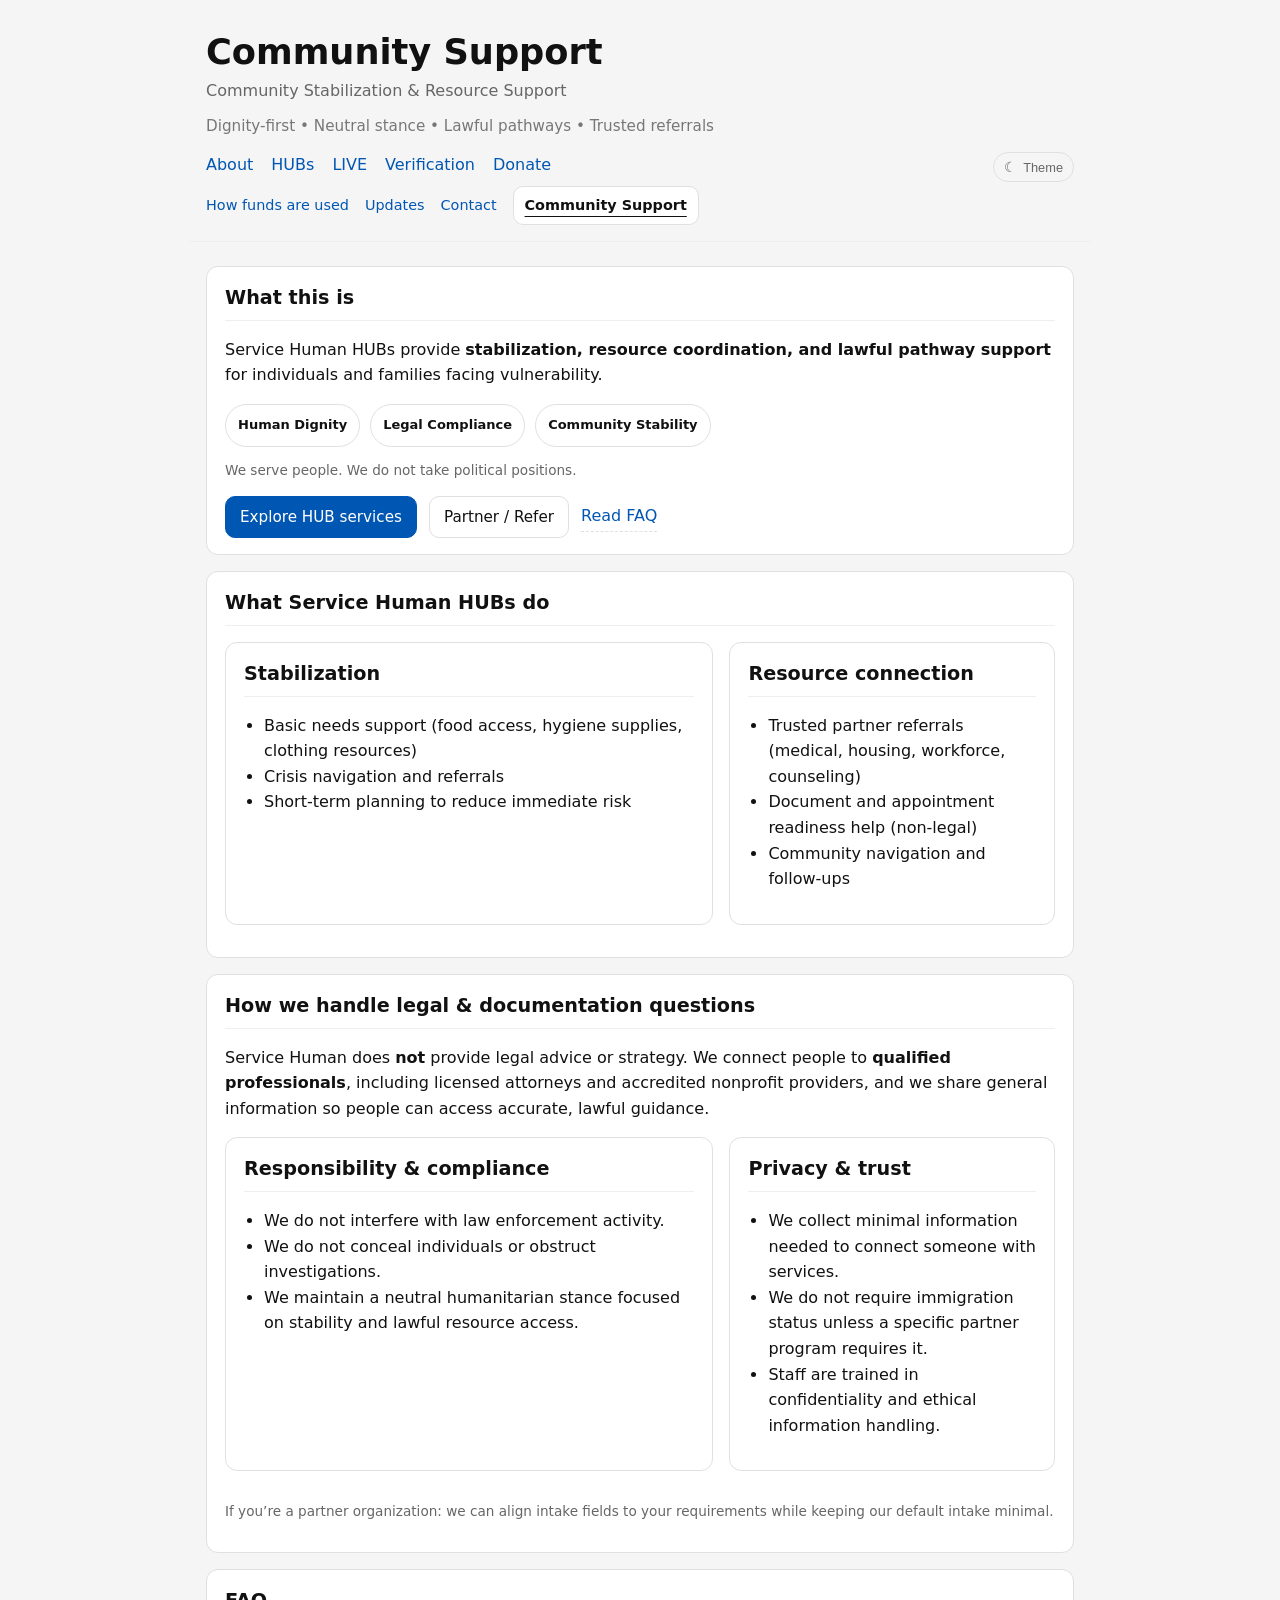
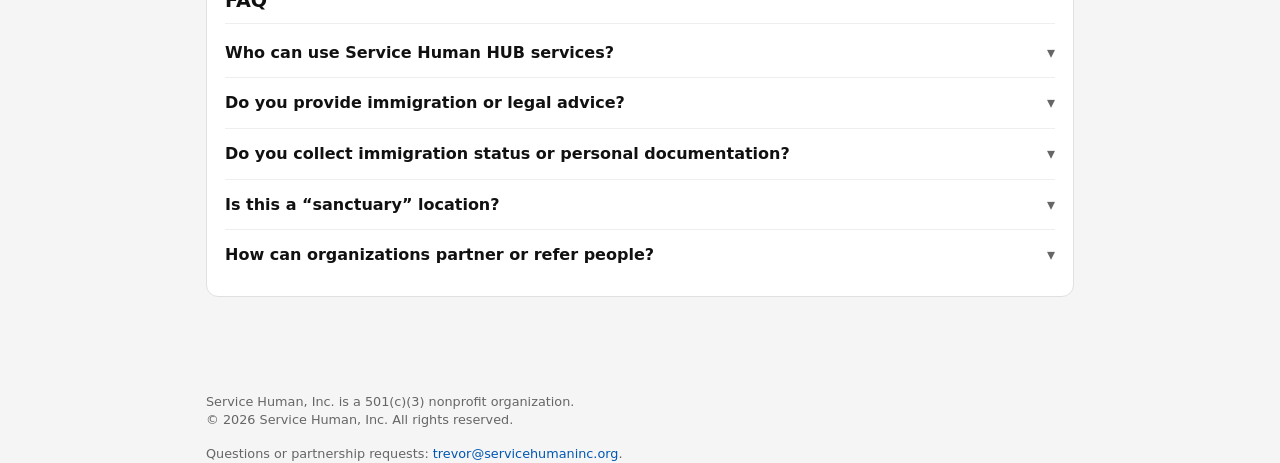
==== community-support/index.html @ baf198c7 "Update index.html community support masthead edits" ====
<!doctype html>
<html lang="en">
<head>
  <meta charset="utf-8" />
  <meta name="viewport" content="width=device-width, initial-scale=1" />

  <!-- Social Preview -->
  <meta property="og:title" content="Community Support | Service Human, Inc.">
  <meta property="og:description" content="Community Stabilization & Resource Support — dignity-first support, lawful pathways, and trusted referrals.">
  <meta property="og:type" content="website">
  <meta property="og:url" content="https://servicehumaninc.org/community-support/">
  <meta property="og:image" content="https://servicehumaninc.org/sh-og.jpg">

  <title>Community Support | Service Human, Inc.</title>

  <!-- Global site CSS -->
  <link rel="stylesheet" href="/styles.css" />
  <!-- Page CSS -->
  <link rel="stylesheet" href="/community-support/community-support.css" />
</head>

<body>

<header class="page-header">
  <h1 class="page-title">Community Support</h1>
  <p class="page-subtitle">
    Community Stabilization &amp; Resource Support
  </p>
  <p class="page-kicker">
    Dignity-first • Neutral stance • Lawful pathways • Trusted referrals
  </p>

  <div class="site-nav-wrap">
    <div class="site-nav-group">

      <nav class="primary-nav" aria-label="Primary">
        <a href="/#about">About</a>
        <a href="/hubs/">HUBs</a>
        <a href="/live/">LIVE</a>
        <a href="/verification/">Verification</a>
        <a href="/#donate">Donate</a>
      </nav>

      <nav class="secondary-nav" aria-label="Secondary">
        <a href="/#usage">How funds are used</a>
        <a href="/#blog">Updates</a>
        <a href="/#contact">Contact</a>
        <a class="nav-cta active" href="/community-support/" aria-current="page">Community Support</a>
      </nav>

    </div>

    <button id="theme-toggle" class="theme-toggle" type="button" aria-label="Toggle color theme">
      <span class="theme-toggle-icon">☾</span>
      <span class="theme-toggle-label">Theme</span>
    </button>
  </div>
</header>

<main class="page-main">

  <section class="card">
    <h2>What this is</h2>
    <p>
      Service Human HUBs provide <strong>stabilization, resource coordination, and lawful pathway support </strong>
      for individuals and families facing vulnerability.
    </p>

    <div class="pillrow" aria-label="Guiding principles">
      <span class="pill">Human Dignity</span>
      <span class="pill">Legal Compliance</span>
      <span class="pill">Community Stability</span>
    </div>

    <p class="small">
      We serve people. We do not take political positions.
    </p>

    <div class="actions">
      <a class="btn primary" href="/hubs/">Explore HUB services</a>
      <a class="btn" href="/contact/">Partner / Refer</a>
      <a class="link" href="#faq">Read FAQ</a>
    </div>
  </section>

  <section class="card">
    <h2>What Service Human HUBs do</h2>

    <div class="grid two">
      <div class="card">
        <h2>Stabilization</h2>
        <ul>
          <li>Basic needs support (food access, hygiene supplies, clothing resources)</li>
          <li>Crisis navigation and referrals</li>
          <li>Short-term planning to reduce immediate risk</li>
        </ul>
      </div>

      <div class="card">
        <h2>Resource connection</h2>
        <ul>
          <li>Trusted partner referrals (medical, housing, workforce, counseling)</li>
          <li>Document and appointment readiness help (non-legal)</li>
          <li>Community navigation and follow-ups</li>
        </ul>
      </div>
    </div>
  </section>

  <section class="card">
    <h2>How we handle legal &amp; documentation questions</h2>
    <p>
      Service Human does <strong>not</strong> provide legal advice or strategy.
      We connect people to <strong>qualified professionals</strong>, including licensed attorneys and accredited nonprofit providers,
      and we share general information so people can access accurate, lawful guidance.
    </p>

    <div class="grid two">
      <div class="card">
        <h2>Responsibility &amp; compliance</h2>
        <ul>
          <li>We do not interfere with law enforcement activity.</li>
          <li>We do not conceal individuals or obstruct investigations.</li>
          <li>We maintain a neutral humanitarian stance focused on stability and lawful resource access.</li>
        </ul>
      </div>

      <div class="card">
        <h2>Privacy &amp; trust</h2>
        <ul>
          <li>We collect minimal information needed to connect someone with services.</li>
          <li>We do not require immigration status unless a specific partner program requires it.</li>
          <li>Staff are trained in confidentiality and ethical information handling.</li>
        </ul>
      </div>
    </div>

    <p class="small">
      If you’re a partner organization: we can align intake fields to your requirements while keeping our default intake minimal.
    </p>
  </section>

  <section class="card" id="faq">
    <h2>FAQ</h2>

    <details class="faq-item">
      <summary>Who can use Service Human HUB services?</summary>
      <p>
        Anyone facing vulnerability who needs stabilization and referral support. Services vary by HUB capacity and local partners.
      </p>
    </details>

    <details class="faq-item">
      <summary>Do you provide immigration or legal advice?</summary>
      <p>
        No. We provide general information and connect people to qualified legal and accredited nonprofit providers.
      </p>
    </details>

    <details class="faq-item">
      <summary>Do you collect immigration status or personal documentation?</summary>
      <p>
        We collect minimal information by default. We do not require immigration status unless a specific partner program requires it.
      </p>
    </details>

    <details class="faq-item">
      <summary>Is this a “sanctuary” location?</summary>
      <p>
        We don’t use political labels. We are a neutral service organization focused on lawful support pathways and community stability.
      </p>
    </details>

    <details class="faq-item">
      <summary>How can organizations partner or refer people?</summary>
      <p>
        Email <a href="mailto:trevor@servicehumaninc.org">trevor@servicehumaninc.org</a> with your referral workflow, eligibility rules,
        and the data fields you require. We’ll align intake to your program while keeping our default intake minimal.
      </p>
    </details>
  </section>

</main>

<footer>
  <p class="legal">
    Service Human, Inc. is a 501(c)(3) nonprofit organization.<br>
    &copy; <span id="year"></span> Service Human, Inc. All rights reserved.
  </p>
  <p class="legal">
    Questions or partnership requests:
    <a href="mailto:trevor@servicehumaninc.org">trevor@servicehumaninc.org</a>.
  </p>
</footer>

<script>
  // Footer year
  const y = document.getElementById('year');
  if (y) y.textContent = new Date().getFullYear();
</script>

<script>
  // Theme toggle (matches your site behavior)
  (() => {
    const btn = document.getElementById('theme-toggle');
    if (!btn) return;

    const KEY = 'sh_theme';

    function apply(theme) {
      document.body.classList.toggle('dark', theme === 'dark');
      const icon = btn.querySelector('.theme-toggle-icon');
      if (icon) icon.textContent = theme === 'dark' ? '☀︎' : '☾';
    }

    const stored = localStorage.getItem(KEY);
    const prefersDark =
      window.matchMedia &&
      window.matchMedia('(prefers-color-scheme: dark)').matches;

    apply(stored || (prefersDark ? 'dark' : 'light'));

    btn.addEventListener('click', () => {
      const next = document.body.classList.contains('dark') ? 'light' : 'dark';
      localStorage.setItem(KEY, next);
      apply(next);
    });
  })();
</script>

</body>
</html>
---- styles.css ----
/* ============================================================
   Service Human — Unified Styles (site-wide)
   Drop in as /styles.css and link from every page
   ============================================================ */

/* ---------- Color system (light & dark) ---------- */
:root {
  --bg: #f5f5f5;
  --text: #111111;
  --card-bg: #ffffff;
  --card-bg-alt: #fafafa;
  --border: #e0e0e0;
  --border-soft: #eeeeee;
  --muted: #666666;
  --meta: #777777;
  --link: #0056b3;
  --accent: #111111;
  --accent-soft: #333333;
  --pill-bg: #111111;
  --pill-text: #ffffff;
  --table-head-bg: #fafafa;
  --new-bg: #fafafa;
  --hover: #f2f6ff;
  --card-border: var(--border);
  --text-main: var(--text);

  /* update / accordion helpers */
  --update-title: var(--text);
  --update-title-strong: #000000;
  --focus: rgba(0, 0, 0, 0.25);

  /* layout */
  --max: 900px;
  --radius: 12px;
}

body.dark {
  --bg: #050505;
  --text: #f5f5f5;
  --card-bg: #111111;
  --card-bg-alt: #181818;
  --border: #333333;
  --border-soft: #222222;
  --muted: #aaaaaa;
  --meta: #999999;
  --link: #8fb5ff;
  --accent: #f5f5f5;
  --accent-soft: #cccccc;
  --pill-bg: #f5f5f5;
  --pill-text: #000000;
  --table-head-bg: #181818;
  --new-bg: #181818;
  --hover: #181818;
  --card-border: var(--border);
  --text-main: var(--text);

  --update-title: rgba(255, 255, 255, 0.92);
  --update-title-strong: #ffffff;
  --focus: rgba(255, 255, 255, 0.28);
}

/* ---------- Base ---------- */
* {
  box-sizing: border-box;
}

html,
body {
  height: 100%;
}

body {
  margin: 0;
  padding: 0;
  font-family: -apple-system, BlinkMacSystemFont, "Segoe UI", system-ui, sans-serif;
  background: var(--bg);
  color: var(--text);
  line-height: 1.6;
}

a {
  color: var(--link);
  text-decoration: none;
}

a:hover {
  text-decoration: underline;
}

/* ---------- Unified layout ---------- */
header,
main,
footer {
  max-width: var(--max);
  margin: 0 auto;
  padding: 16px 16px 0;
}

header {
  padding-top: 32px;
  padding-bottom: 16px;
  border-bottom: 1px solid var(--border-soft);
  margin-bottom: 24px;
}

.site-title {
  font-size: 1.8rem;
  font-weight: 600;
  margin: 0 0 4px;
  letter-spacing: -0.01em;
}

.site-subtitle {
  margin: 0 0 8px;
  font-size: 0.95rem;
  color: var(--muted);
}

.meta-line {
  font-size: 0.85rem;
  color: var(--meta);
}

/* ============================================================
   Masthead navigation
   ============================================================ */

.site-nav-wrap {
  margin-top: 14px;
  display: flex;
  align-items: flex-start;
  justify-content: space-between;
  gap: 14px;
}

.site-nav-group {
  flex: 1 1 auto;
  min-width: 0;
}

.primary-nav,
.secondary-nav {
  display: flex;
  flex-wrap: wrap;
  align-items: center;
}

.primary-nav {
  gap: 8px 18px;
  margin: 0 0 8px;
  font-size: 1rem;
  font-weight: 500;
}

.secondary-nav {
  gap: 8px 16px;
  margin: 0;
  font-size: 0.9rem;
  color: var(--muted);
}

.primary-nav a,
.secondary-nav a {
  white-space: nowrap;
}

.secondary-nav a {
  color: var(--link);
}

/* active page state */
.primary-nav a.active,
.secondary-nav a.active {
  color: var(--text);
  font-weight: 600;
}

.primary-nav a.active::after,
.secondary-nav a.active::after {
  content: "";
  display: block;
  margin-top: 4px;
  height: 2px;
  width: 100%;
  background: currentColor;
  border-radius: 999px;
}

/* optional CTA in secondary row */
.secondary-nav .nav-cta,
.nav-cta {
  display: inline-flex;
  align-items: center;
  padding: 7px 11px;
  border-radius: 10px;
  border: 1px solid var(--border);
  background: var(--card-bg);
  color: var(--text);
  font-weight: 500;
}

.secondary-nav .nav-cta:hover,
.nav-cta:hover {
  text-decoration: none;
  background: var(--hover);
}

/* fallback for older pages still using plain nav */
nav[aria-label="Primary"]:not(.primary-nav):not(.secondary-nav) {
  margin-top: 12px;
  font-size: 0.9rem;
  display: flex;
  flex-wrap: wrap;
  align-items: center;
  gap: 4px 10px;
}

nav[aria-label="Primary"]:not(.primary-nav):not(.secondary-nav) a {
  margin-right: 12px;
  white-space: nowrap;
}

/* ---------- Theme toggle ---------- */
.theme-toggle {
  flex: 0 0 auto;
  margin-left: 8px;
  display: inline-flex;
  align-items: center;
  gap: 6px;
  padding: 6px 10px;
  border-radius: 999px;
  border: 1px solid var(--border);
  background: transparent;
  font-size: 0.8rem;
  cursor: pointer;
  color: var(--muted);
}

.theme-toggle:hover {
  background: rgba(0, 0, 0, 0.03);
}

body.dark .theme-toggle:hover {
  background: rgba(255, 255, 255, 0.06);
}

.theme-toggle-icon {
  font-size: 0.9rem;
}

/* ---------- Sections / cards ---------- */
section,
.card {
  background: var(--card-bg);
  border: 1px solid var(--border);
  padding: 16px 18px;
  margin-bottom: 16px;
  border-radius: var(--radius);
}

section h2,
.card h2 {
  margin-top: 0;
  font-size: 1.2rem;
  border-bottom: 1px solid var(--border-soft);
  padding-bottom: 6px;
}

.small {
  font-size: 0.85rem;
  color: var(--muted);
}

.tiny {
  font-size: 0.8rem;
  color: var(--muted);
}

ul {
  margin-top: 8px;
  padding-left: 20px;
}

/* ---------- Buttons ---------- */
.button,
.btn,
.donate-btn {
  display: inline-block;
  padding: 8px 14px;
  border-radius: 10px;
  border: 1px solid var(--border);
  font-size: 0.95rem;
  background: var(--card-bg);
  cursor: pointer;
  color: var(--text);
}

.button.primary,
.btn.primary,
.donate-btn.primary {
  background: var(--link);
  color: #ffffff;
  border-color: var(--link);
}

.button:hover,
.btn:hover,
.donate-btn:hover {
  filter: brightness(0.98);
  text-decoration: none;
}

/* ---------- Footer ---------- */
footer {
  padding-top: 12px;
  padding-bottom: 32px;
  font-size: 0.8rem;
  color: var(--meta);
  text-align: left;
  max-width: var(--max);
  margin: 40px auto 0;
  padding: 0 16px;
  line-height: 1.4;
}

footer .legal {
  margin-top: 16px;
  color: var(--muted);
}

/* ---------- Responsive ---------- */
@media (max-width: 700px) {
  header,
  main,
  footer {
    padding-left: 12px;
    padding-right: 12px;
  }

  .site-nav-wrap {
    flex-direction: column;
    align-items: stretch;
    gap: 12px;
  }

  .theme-toggle {
    margin-left: 0;
    align-self: flex-start;
  }

  .primary-nav {
    gap: 10px 16px;
  }

  .secondary-nav {
    gap: 8px 14px;
  }
}

/* ---------- Simple grids ---------- */
.grid {
  display: grid;
  gap: 16px;
}

@media (min-width: 700px) {
  .grid.two {
    grid-template-columns: 1.2fr 0.8fr;
  }

  .grid.three {
    grid-template-columns: repeat(3, 1fr);
  }
}

/* ---------- Image grid ---------- */
.imggrid {
  display: grid;
  grid-template-columns: 1fr;
  gap: 12px;
  margin-top: 14px;
}

@media (min-width: 700px) {
  .imggrid {
    grid-template-columns: 1fr 1fr;
  }
}

figure {
  margin: 0;
  background: var(--card-bg);
  border: 1px solid var(--border);
  border-radius: 14px;
  overflow: hidden;
}

figure img {
  width: 100%;
  display: block;
  height: auto;
}

figcaption {
  padding: 10px 12px;
  font-size: 13px;
  color: var(--muted);
}

/* ---------- Pills ---------- */
.pillrow {
  display: flex;
  flex-wrap: wrap;
  gap: 10px;
  margin-top: 12px;
}

.pill {
  background: var(--card-bg);
  border: 1px solid var(--border);
  padding: 10px 12px;
  border-radius: 999px;
  font-weight: 700;
  font-size: 13px;
  color: var(--text);
}

/* ---------- Verification grid ---------- */
/* Supports both old and current class names */
.verification-grid,
.verify-grid {
  display: grid;
  grid-template-columns: 1fr;
  gap: 14px;
  margin-top: 12px;
}

@media (min-width: 700px) {
  .verification-grid,
  .verify-grid {
    grid-template-columns: 1fr 1fr;
  }
}

.verify-card,
.inner-card {
  background: var(--card-bg);
  border: 1px solid var(--border);
  border-radius: var(--radius);
  padding: 16px 18px;
}

/* ---------- LIVE metrics ---------- */
.metrics-grid {
  display: grid;
  grid-template-columns: 1fr;
  gap: 12px;
  margin-top: 12px;
}

@media (min-width: 700px) {
  .metrics-grid {
    grid-template-columns: repeat(4, minmax(0, 1fr));
  }
}

.metric {
  text-align: center;
  background: var(--card-bg);
  border: 1px solid var(--border);
  border-radius: var(--radius);
  padding: 14px 12px;
}

.metric h2 {
  margin: 0;
  font-size: 32px;
  border: 0;
  padding: 0;
}

.metric span {
  color: var(--muted);
  font-size: 14px;
}

/* progress bar (LIVE) */
.progress-bar {
  height: 12px;
  background: var(--border-soft);
  border-radius: 999px;
  overflow: hidden;
  margin-top: 12px;
  border: 1px solid var(--border);
}

.progress {
  height: 100%;
  width: 2.5%;
  background: var(--accent);
}

/* ---------- Homepage update accordion ---------- */
.update-block {
  padding: 28px 20px;
  background: var(--card-bg);
  color: var(--text);
  border: 1px solid var(--border);
  border-radius: var(--radius);
  margin-bottom: 16px;
}

.update-container {
  max-width: 800px;
  margin: 0 auto;
}

.update-toggle {
  width: 100%;
  display: flex;
  align-items: baseline;
  justify-content: space-between;
  gap: 16px;
  background: transparent;
  border: 0;
  padding: 0;
  cursor: pointer;
  text-align: left;
}

.update-title {
  font-size: 32px;
  font-weight: 650;
  line-height: 1.15;
  margin: 0;
  color: var(--update-title-strong);
}

.update-date {
  font-size: 14px;
  color: var(--meta);
  white-space: nowrap;
  margin: 0;
}

.update-toggle::after {
  content: "▾";
  font-size: 16px;
  line-height: 1;
  color: var(--muted);
  transform: translateY(1px);
  transition: transform 0.18s ease, color 0.18s ease;
  flex: 0 0 auto;
}

.update-toggle:hover .update-title {
  color: var(--update-title-strong);
}

.update-toggle:hover::after {
  color: var(--text);
}

.update-toggle:focus-visible {
  outline: 2px solid var(--focus);
  outline-offset: 10px;
  border-radius: 10px;
}

.update-toggle[aria-expanded="true"]::after {
  transform: rotate(180deg) translateY(-1px);
}

.update-content {
  margin-top: 14px;
}

.update-body p {
  line-height: 1.6;
  margin: 0 0 16px;
  font-size: 18px;
  color: var(--text);
}

.update-toggle[aria-expanded="true"] + .update-content {
  padding-top: 10px;
  border-top: 1px solid var(--border-soft);
}

.update-block.is-new {
  border-left: 4px solid var(--accent);
  background: var(--new-bg);
}

.update-title .new-pill {
  display: inline-block;
  margin-left: 10px;
  padding: 3px 9px;
  font-size: 11px;
  font-weight: 700;
  letter-spacing: 0.06em;
  text-transform: uppercase;
  border-radius: 999px;
  background: var(--pill-bg);
  color: var(--pill-text);
  vertical-align: middle;
}

.nav-badge {
  display: inline-flex;
  align-items: center;
  justify-content: center;
  margin-left: 6px;
  min-width: 18px;
  padding: 0 5px;
  height: 18px;
  border-radius: 999px;
  font-size: 11px;
  font-weight: 600;
  background: var(--pill-bg);
  color: var(--pill-text);
}

@media (max-width: 700px) {
  .update-toggle {
    flex-direction: column;
    align-items: flex-start;
  }

  .update-toggle::after {
    display: none;
  }

  .update-date {
    margin-top: 10px;
  }

  .update-title {
    font-size: 28px;
  }
}
---- community-support/community-support.css ----
/* Community Support — match HUBs / Verification / LIVE “page hero” style */

.page-header {
  max-width: var(--max);
  margin: 0 auto;
  padding: 32px 16px 16px;
  border-bottom: 1px solid var(--border-soft);
  margin-bottom: 24px;
}

.page-title {
  margin: 0 0 6px;
  font-size: 2.2rem;
  line-height: 1.15;
  font-weight: 650;
}

.page-subtitle {
  margin: 0 0 10px;
  color: var(--muted);
  font-size: 1rem;
}

.page-kicker {
  margin: 0 0 14px;
  color: var(--meta);
  font-size: 0.95rem;
}

.page-main {
  max-width: var(--max);
  margin: 0 auto;
  padding: 0 16px 40px;
}

/* Actions row inside the first card */
.actions {
  display: flex;
  flex-wrap: wrap;
  gap: 12px;
  align-items: center;
  margin-top: 14px;
}

.link {
  color: var(--link);
  text-decoration: none;
  border-bottom: 1px dashed var(--border);
  padding-bottom: 2px;
}

.link:hover {
  text-decoration: none;
  filter: brightness(0.98);
}

/* FAQ */
.faq-item {
  border-top: 1px solid var(--border-soft);
  padding: 12px 0;
}

.faq-item:first-of-type {
  border-top: 0;
  padding-top: 0;
}

.faq-item summary {
  cursor: pointer;
  font-weight: 600;
  list-style: none;
}

.faq-item summary::-webkit-details-marker { display: none; }

.faq-item summary::after {
  content: "▾";
  float: right;
  color: var(--muted);
}

.faq-item[open] summary::after { content: "▴"; }

.faq-item p {
  margin: 10px 0 0;
  color: var(--muted);
}

/* Ensure nav “active” looks consistent */
nav a.active {
  text-decoration: underline;
  text-underline-offset: 6px;
}

/* Mobile */
@media (max-width: 600px) {
  .page-title { font-size: 2.0rem; }
}
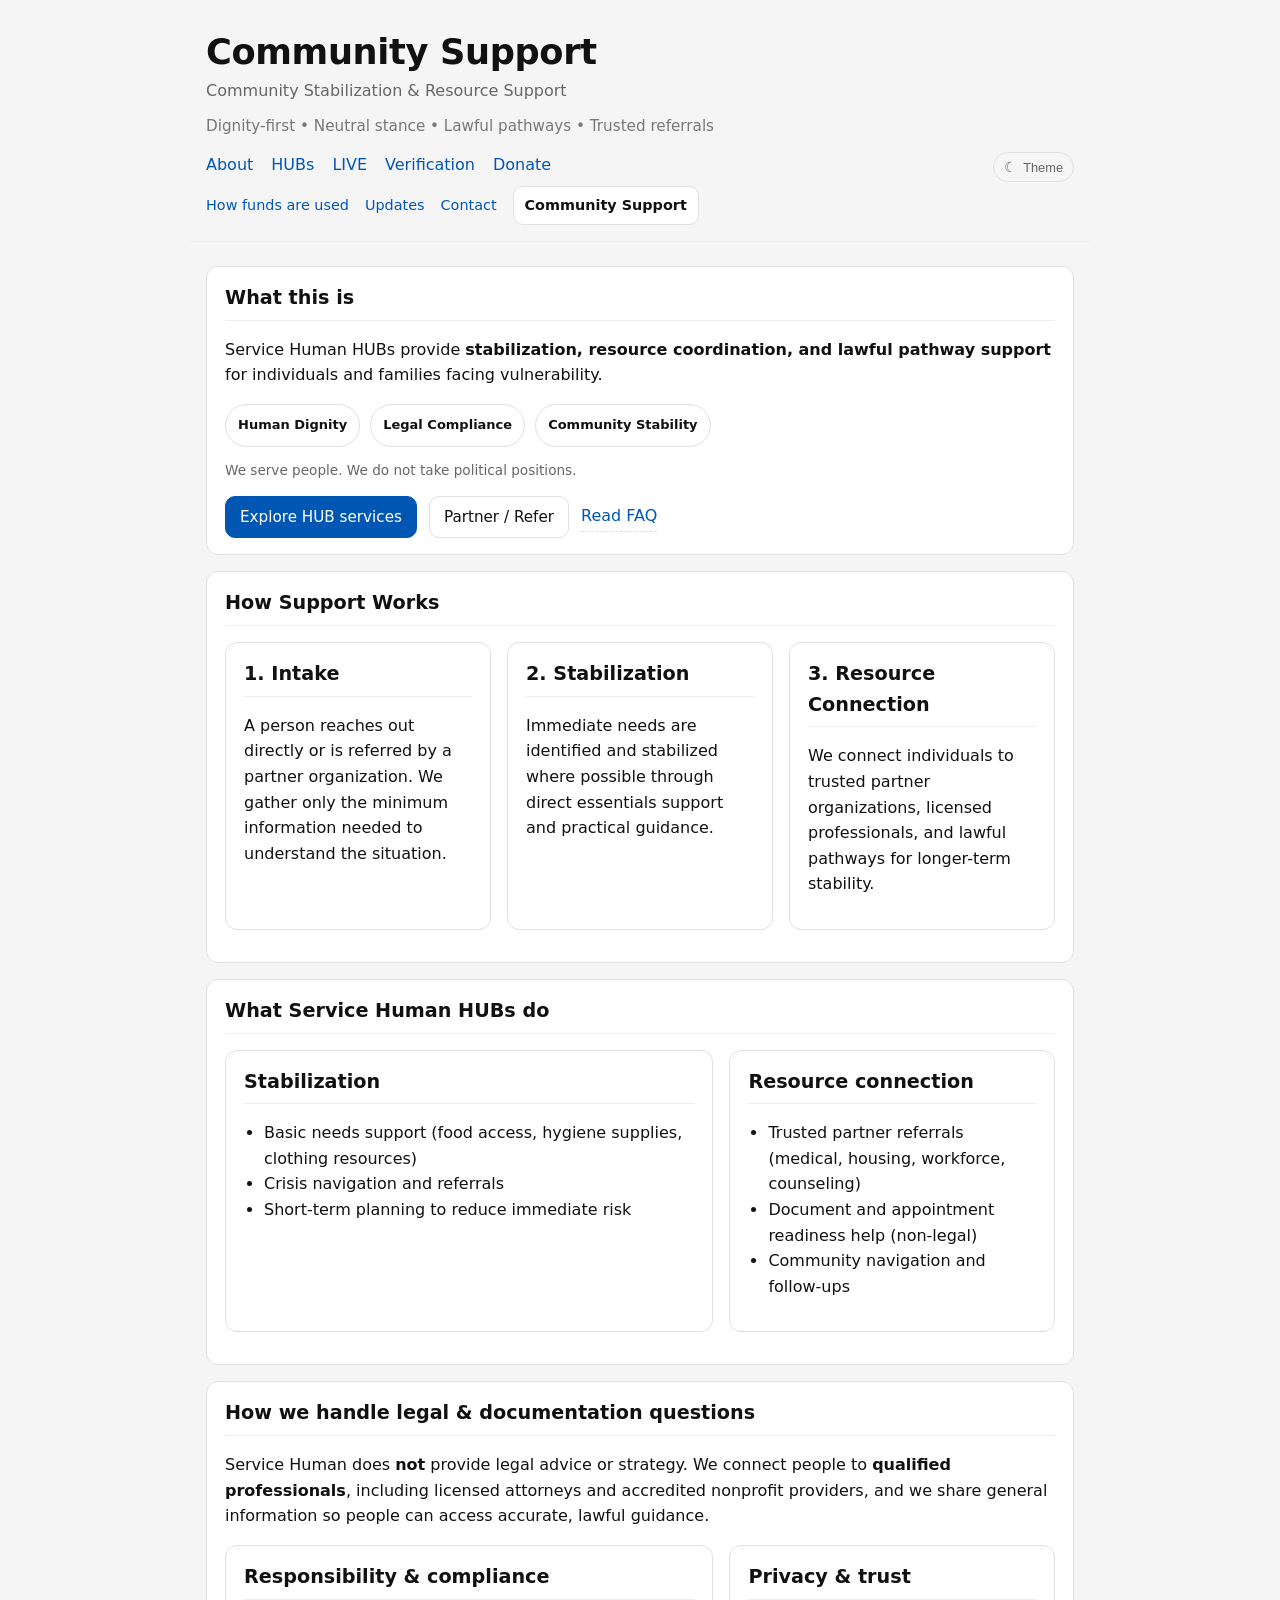
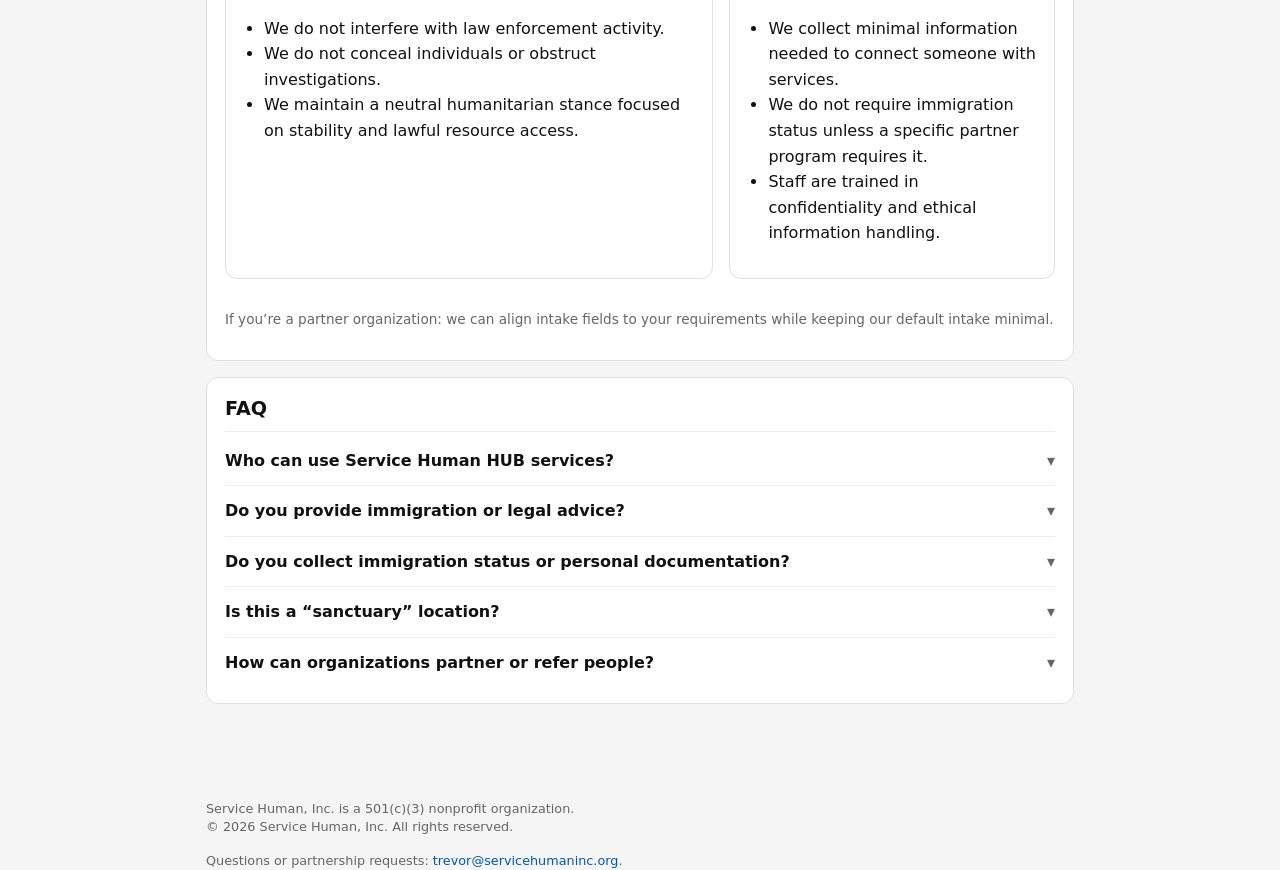
==== commit b93486b2: "Update index.html added how it works language" ====
--- a/community-support/index.html
+++ b/community-support/index.html
@@ -78,11 +78,44 @@
 
     <div class="actions">
       <a class="btn primary" href="/hubs/">Explore HUB services</a>
-      <a class="btn" href="/contact/">Partner / Refer</a>
+      <a class="btn" href="/#contact">Partner / Refer</a>
       <a class="link" href="#faq">Read FAQ</a>
     </div>
   </section>
-
+  
+  <section class="card">
+  <h2>How Support Works</h2>
+
+  <div class="grid three">
+
+    <div class="card">
+      <h2>1. Intake</h2>
+      <p>
+        A person reaches out directly or is referred by a partner
+        organization. We gather only the minimum information needed
+        to understand the situation.
+      </p>
+    </div>
+
+    <div class="card">
+      <h2>2. Stabilization</h2>
+      <p>
+        Immediate needs are identified and stabilized where possible
+        through direct essentials support and practical guidance.
+      </p>
+    </div>
+
+    <div class="card">
+      <h2>3. Resource Connection</h2>
+      <p>
+        We connect individuals to trusted partner organizations,
+        licensed professionals, and lawful pathways for longer-term
+        stability.
+      </p>
+    </div>
+
+  </div>
+</section>
   <section class="card">
     <h2>What Service Human HUBs do</h2>
 
--- a/styles.css
+++ b/styles.css
@@ -639,3 +639,415 @@
     font-size: 28px;
   }
 }
+/* ============================================================
+   Homepage-only support blocks
+   ============================================================ */
+
+/* ---------- Hide media section for now ---------- */
+#media {
+  display: none;
+}
+
+/* ---------- Video / talks section ---------- */
+.video-stage {
+  margin-top: 14px;
+  padding: 16px;
+  background: #111111;
+  color: #f5f5f5;
+  border-radius: 8px;
+}
+
+.video-frame {
+  position: relative;
+  width: 100%;
+  max-width: 720px;
+  margin: 0 auto;
+  background: #000000;
+  border-radius: 8px;
+  overflow: hidden;
+  box-shadow: 0 10px 30px rgba(0, 0, 0, 0.35);
+}
+
+.video-frame img.video-placeholder {
+  display: block;
+  width: 100%;
+  max-width: 900px;
+  margin: 0 auto;
+  height: auto;
+}
+
+.video-frame iframe {
+  position: absolute;
+  inset: 0;
+  width: 100%;
+  height: 100%;
+  border: 0;
+}
+
+/* ---------- Stripe donation grid ---------- */
+.stripe-donate-box {
+  margin: 2rem 0;
+  padding: 1.5rem;
+  background: var(--card-bg);
+  border-radius: 10px;
+  border: 1px solid var(--border);
+}
+
+.stripe-options {
+  display: grid;
+  grid-template-columns: 1fr;
+  gap: 1rem;
+  margin: 1.5rem 0;
+}
+
+.stripe-tier {
+  display: block;
+  padding: 1rem;
+  border-radius: 10px;
+  background: var(--card-bg-alt);
+  border: 1px solid var(--border);
+  text-decoration: none;
+  transition: 0.2s ease;
+}
+
+.stripe-tier:hover {
+  background: var(--hover);
+  border-color: var(--accent);
+  text-decoration: none;
+}
+
+.stripe-tier strong {
+  font-size: 1.2rem;
+  display: block;
+}
+
+.stripe-tier span {
+  display: block;
+  margin-top: 0.25rem;
+  font-weight: 600;
+}
+
+.stripe-tier em {
+  display: block;
+  margin-top: 0.25rem;
+  opacity: 0.75;
+  font-style: normal;
+  font-size: 0.9rem;
+}
+
+@media (min-width: 700px) {
+  .stripe-options {
+    grid-template-columns: repeat(2, 1fr);
+  }
+}
+
+/* ---------- Donate button row ---------- */
+.donate-options {
+  display: flex;
+  flex-wrap: wrap;
+  gap: 8px;
+  margin: 12px 0;
+}
+
+/* ---------- Live Status section ---------- */
+#status {
+  background: var(--card-bg);
+  border: 1px solid var(--border);
+  padding: 16px 18px;
+  margin-bottom: 16px;
+  border-radius: var(--radius);
+}
+
+#status h2 {
+  margin-top: 0;
+  font-size: 1.2rem;
+  border-bottom: 1px solid var(--border-soft);
+  padding-bottom: 6px;
+}
+
+.status-grid {
+  display: grid;
+  grid-template-columns: 1fr;
+  gap: 12px;
+  margin: 16px 0;
+}
+
+.status-card {
+  padding: 12px 14px;
+  border-radius: 8px;
+  border: 1px solid var(--border);
+  background: var(--card-bg);
+}
+
+.status-label {
+  font-size: 0.85rem;
+  color: var(--muted);
+  margin-bottom: 4px;
+  text-transform: uppercase;
+  letter-spacing: 0.05em;
+}
+
+.status-value {
+  font-size: 1.4rem;
+  font-weight: 600;
+}
+
+.status-progress {
+  margin-top: 8px;
+}
+
+.status-progress-header {
+  display: flex;
+  justify-content: space-between;
+  align-items: baseline;
+  margin-bottom: 6px;
+}
+
+.status-progress-bar {
+  width: 100%;
+  height: 10px;
+  border-radius: 999px;
+  background: var(--border-soft);
+  overflow: hidden;
+}
+
+.status-progress-fill {
+  height: 100%;
+  width: 0%;
+  border-radius: 999px;
+  background: var(--accent);
+  transition: width 0.4s ease;
+}
+
+@media (min-width: 700px) {
+  .status-grid {
+    grid-template-columns: repeat(3, minmax(0, 1fr));
+  }
+}
+
+/* ---------- Allocation table ---------- */
+.allocation-table {
+  width: 100%;
+  border-collapse: collapse;
+  font-size: 0.9rem;
+  margin-top: 8px;
+}
+
+.allocation-table th,
+.allocation-table td {
+  border: 1px solid var(--border);
+  padding: 8px 10px;
+  text-align: left;
+  vertical-align: top;
+}
+
+.allocation-table th {
+  background: var(--table-head-bg);
+  font-weight: 600;
+}
+/* ============================================================
+   Homepage-only support blocks
+   ============================================================ */
+
+/* ---------- Hide media section for now ---------- */
+#media {
+  display: none;
+}
+
+/* ---------- Video / talks section ---------- */
+.video-stage {
+  margin-top: 14px;
+  padding: 16px;
+  background: #111111;
+  color: #f5f5f5;
+  border-radius: 8px;
+}
+
+.video-frame {
+  position: relative;
+  width: 100%;
+  max-width: 720px;
+  margin: 0 auto;
+  background: #000000;
+  border-radius: 8px;
+  overflow: hidden;
+  box-shadow: 0 10px 30px rgba(0, 0, 0, 0.35);
+}
+
+.video-frame img.video-placeholder {
+  display: block;
+  width: 100%;
+  max-width: 900px;
+  margin: 0 auto;
+  height: auto;
+}
+
+.video-frame iframe {
+  position: absolute;
+  inset: 0;
+  width: 100%;
+  height: 100%;
+  border: 0;
+}
+
+/* ---------- Stripe donation grid ---------- */
+.stripe-donate-box {
+  margin: 2rem 0;
+  padding: 1.5rem;
+  background: var(--card-bg);
+  border-radius: 10px;
+  border: 1px solid var(--border);
+}
+
+.stripe-options {
+  display: grid;
+  grid-template-columns: 1fr;
+  gap: 1rem;
+  margin: 1.5rem 0;
+}
+
+.stripe-tier {
+  display: block;
+  padding: 1rem;
+  border-radius: 10px;
+  background: var(--card-bg-alt);
+  border: 1px solid var(--border);
+  text-decoration: none;
+  transition: 0.2s ease;
+}
+
+.stripe-tier:hover {
+  background: var(--hover);
+  border-color: var(--accent);
+  text-decoration: none;
+}
+
+.stripe-tier strong {
+  font-size: 1.2rem;
+  display: block;
+}
+
+.stripe-tier span {
+  display: block;
+  margin-top: 0.25rem;
+  font-weight: 600;
+}
+
+.stripe-tier em {
+  display: block;
+  margin-top: 0.25rem;
+  opacity: 0.75;
+  font-style: normal;
+  font-size: 0.9rem;
+}
+
+@media (min-width: 700px) {
+  .stripe-options {
+    grid-template-columns: repeat(2, 1fr);
+  }
+}
+
+/* ---------- Donate button row ---------- */
+.donate-options {
+  display: flex;
+  flex-wrap: wrap;
+  gap: 8px;
+  margin: 12px 0;
+}
+
+/* ---------- Live Status section ---------- */
+#status {
+  background: var(--card-bg);
+  border: 1px solid var(--border);
+  padding: 16px 18px;
+  margin-bottom: 16px;
+  border-radius: var(--radius);
+}
+
+#status h2 {
+  margin-top: 0;
+  font-size: 1.2rem;
+  border-bottom: 1px solid var(--border-soft);
+  padding-bottom: 6px;
+}
+
+.status-grid {
+  display: grid;
+  grid-template-columns: 1fr;
+  gap: 12px;
+  margin: 16px 0;
+}
+
+.status-card {
+  padding: 12px 14px;
+  border-radius: 8px;
+  border: 1px solid var(--border);
+  background: var(--card-bg);
+}
+
+.status-label {
+  font-size: 0.85rem;
+  color: var(--muted);
+  margin-bottom: 4px;
+  text-transform: uppercase;
+  letter-spacing: 0.05em;
+}
+
+.status-value {
+  font-size: 1.4rem;
+  font-weight: 600;
+}
+
+.status-progress {
+  margin-top: 8px;
+}
+
+.status-progress-header {
+  display: flex;
+  justify-content: space-between;
+  align-items: baseline;
+  margin-bottom: 6px;
+}
+
+.status-progress-bar {
+  width: 100%;
+  height: 10px;
+  border-radius: 999px;
+  background: var(--border-soft);
+  overflow: hidden;
+}
+
+.status-progress-fill {
+  height: 100%;
+  width: 0%;
+  border-radius: 999px;
+  background: var(--accent);
+  transition: width 0.4s ease;
+}
+
+@media (min-width: 700px) {
+  .status-grid {
+    grid-template-columns: repeat(3, minmax(0, 1fr));
+  }
+}
+
+/* ---------- Allocation table ---------- */
+.allocation-table {
+  width: 100%;
+  border-collapse: collapse;
+  font-size: 0.9rem;
+  margin-top: 8px;
+}
+
+.allocation-table th,
+.allocation-table td {
+  border: 1px solid var(--border);
+  padding: 8px 10px;
+  text-align: left;
+  vertical-align: top;
+}
+
+.allocation-table th {
+  background: var(--table-head-bg);
+  font-weight: 600;
+}
--- a/community-support/community-support.css
+++ b/community-support/community-support.css
@@ -1,4 +1,4 @@
-/* Community Support — match HUBs / Verification / LIVE “page hero” style */
+/* Community Support — match HUBs / Verification / LIVE page-hero style */
 
 .page-header {
   max-width: var(--max);
@@ -13,6 +13,7 @@
   font-size: 2.2rem;
   line-height: 1.15;
   font-weight: 650;
+  letter-spacing: -0.01em;
 }
 
 .page-subtitle {
@@ -71,7 +72,9 @@
   list-style: none;
 }
 
-.faq-item summary::-webkit-details-marker { display: none; }
+.faq-item summary::-webkit-details-marker {
+  display: none;
+}
 
 .faq-item summary::after {
   content: "▾";
@@ -79,20 +82,29 @@
   color: var(--muted);
 }
 
-.faq-item[open] summary::after { content: "▴"; }
+.faq-item[open] summary::after {
+  content: "▴";
+}
 
 .faq-item p {
   margin: 10px 0 0;
   color: var(--muted);
 }
 
-/* Ensure nav “active” looks consistent */
-nav a.active {
-  text-decoration: underline;
-  text-underline-offset: 6px;
+/* Keep Community Support CTA current-page styling aligned with site nav */
+.secondary-nav .nav-cta.active {
+  text-decoration: none;
 }
 
 /* Mobile */
 @media (max-width: 600px) {
-  .page-title { font-size: 2.0rem; }
+  .page-title {
+    font-size: 2rem;
+  }
+
+  .page-header,
+  .page-main {
+    padding-left: 12px;
+    padding-right: 12px;
+  }
 }
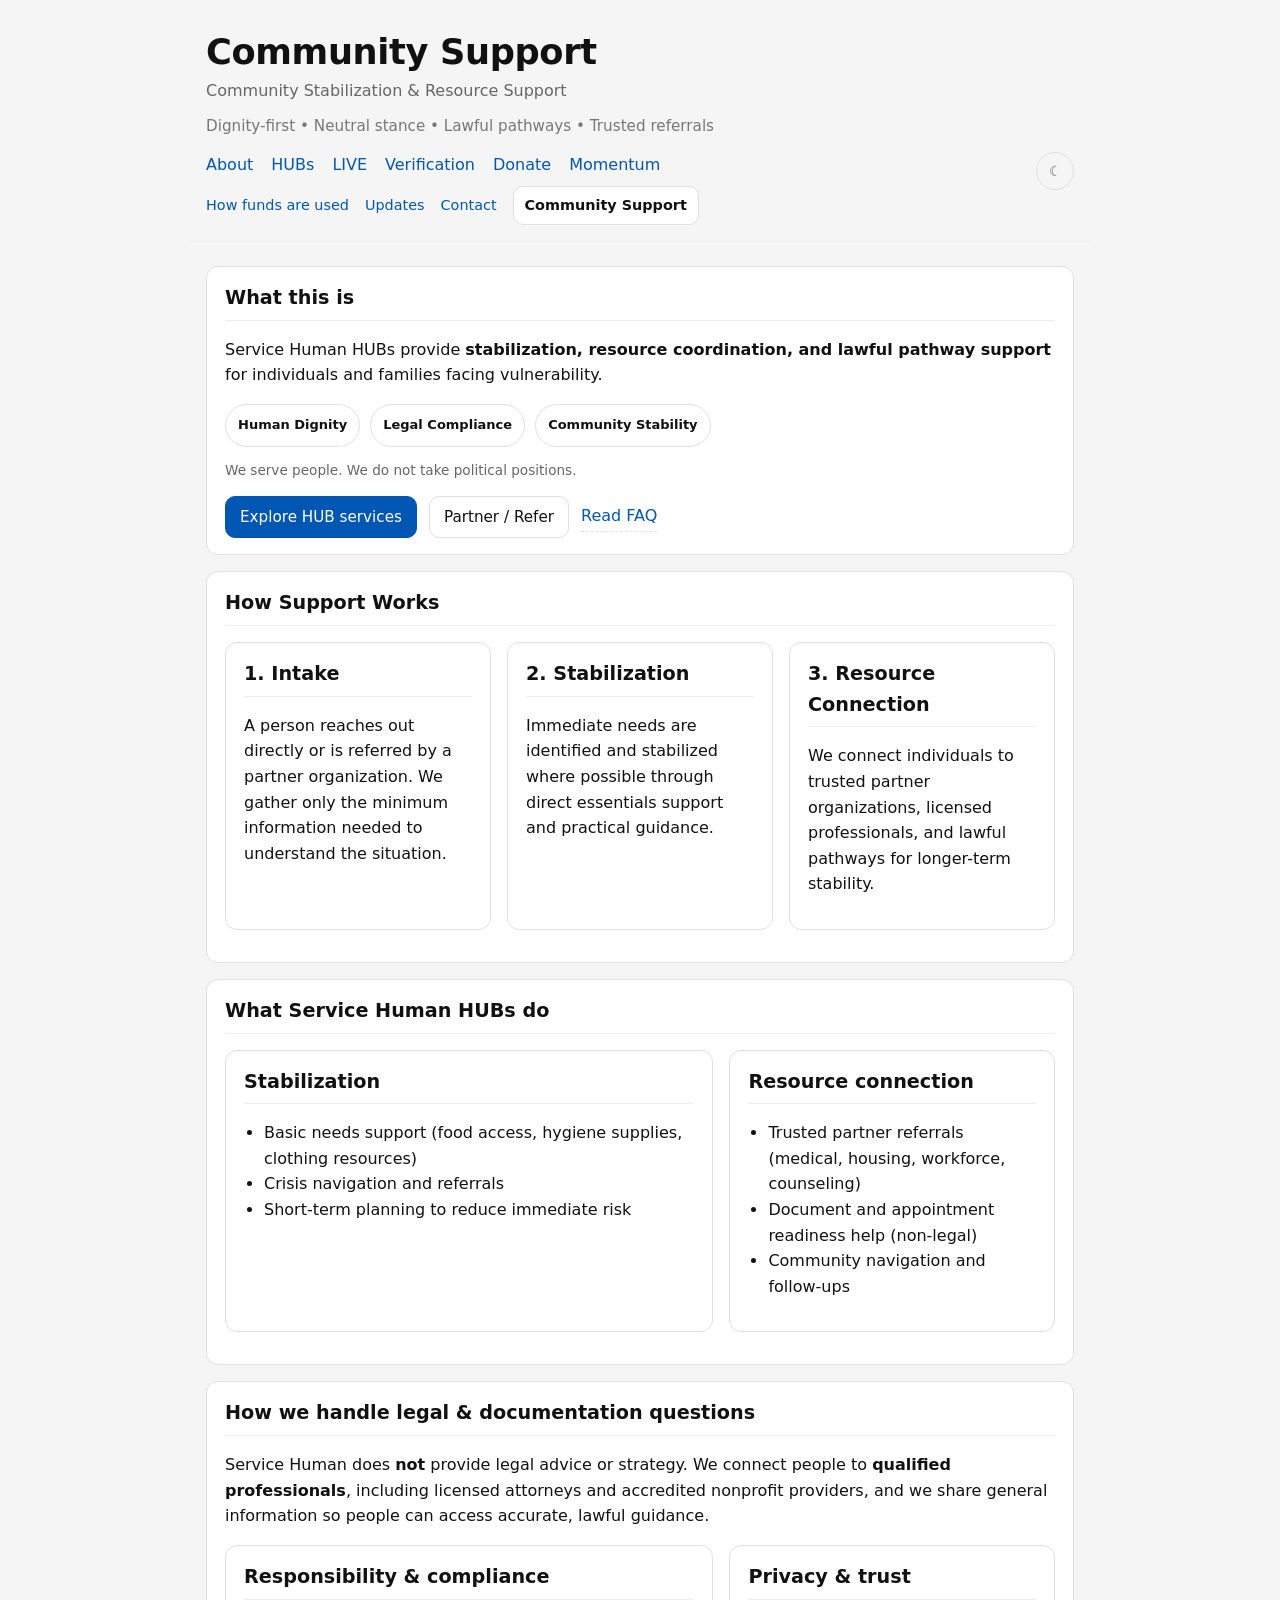
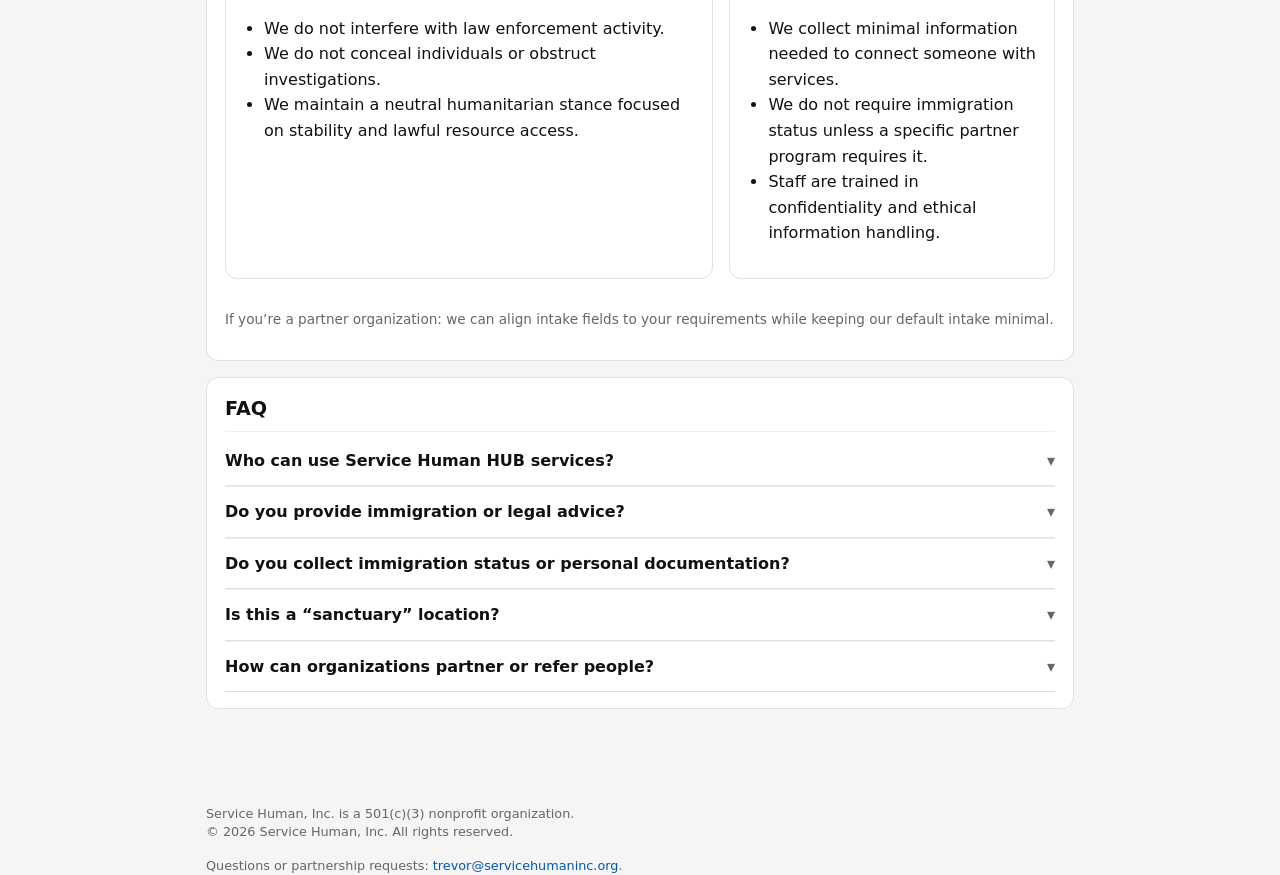
==== commit 0bdd5cb9: "Update index.html" ====
--- a/community-support/index.html
+++ b/community-support/index.html
@@ -39,6 +39,7 @@
         <a href="/live/">LIVE</a>
         <a href="/verification/">Verification</a>
         <a href="/#donate">Donate</a>
+        <a href="/momentum/">Momentum</a>
       </nav>
 
       <nav class="secondary-nav" aria-label="Secondary">
--- a/styles.css
+++ b/styles.css
@@ -204,7 +204,34 @@
   text-decoration: none;
   background: var(--hover);
 }
-
+.primary-nav a.quick-help-btn {
+  display: inline-flex;
+  align-items: center;
+  justify-content: center;
+  padding: 6px 12px;
+  border: 1px solid rgba(139, 177, 255, 0.45);
+  border-radius: 999px;
+  background: rgba(139, 177, 255, 0.10);
+  color: var(--link);
+  font-size: 0.9rem;
+  font-weight: 700;
+  text-decoration: none;
+  white-space: nowrap;
+  box-shadow: 0 0 0 1px rgba(139, 177, 255, 0.08) inset;
+}
+
+.primary-nav a.quick-help-btn:hover {
+  background: rgba(139, 177, 255, 0.2);
+  border-color: rgba(139, 177, 255, 0.7);
+  color: var(--text);
+}
+.quick-help-btn {
+  transition: transform 0.18s ease, background 0.18s ease, border-color 0.18s ease, color 0.18s ease;
+}
+
+.quick-help-btn:hover {
+  transform: translateY(-1px);
+}
 /* fallback for older pages still using plain nav */
 nav[aria-label="Primary"]:not(.primary-nav):not(.secondary-nav) {
   margin-top: 12px;
@@ -219,7 +246,11 @@
   margin-right: 12px;
   white-space: nowrap;
 }
-
+.nav-actions {
+  display: flex;
+  align-items: center;
+  gap: 10px;
+}
 /* ---------- Theme toggle ---------- */
 .theme-toggle {
   flex: 0 0 auto;
@@ -239,7 +270,16 @@
 .theme-toggle:hover {
   background: rgba(0, 0, 0, 0.03);
 }
-
+.theme-toggle {
+  width: 38px;
+  height: 38px;
+  padding: 0;
+  justify-content: center;
+}
+
+.theme-toggle span:not(.theme-toggle-icon) {
+  display: none;
+}
 body.dark .theme-toggle:hover {
   background: rgba(255, 255, 255, 0.06);
 }
@@ -1051,3 +1091,411 @@
   background: var(--table-head-bg);
   font-weight: 600;
 }
+/* ---------- Homepage scale hero ---------- */
+.hero-scale {
+  padding: 24px 22px;
+  border-radius: 16px;
+}
+
+.eyebrow {
+  display: inline-flex;
+  align-items: center;
+  padding: 6px 12px;
+  border-radius: 999px;
+  border: 1px solid var(--border);
+  background: var(--card-bg-alt);
+  font-size: 0.78rem;
+  color: var(--meta);
+  margin-bottom: 14px;
+  font-weight: 600;
+  letter-spacing: 0.04em;
+  text-transform: uppercase;
+}
+
+.hero-scale h2 {
+  font-size: clamp(2rem, 4vw, 3.2rem);
+  line-height: 1.05;
+  letter-spacing: -0.03em;
+  margin-bottom: 12px;
+  border-bottom: 0;
+  padding-bottom: 0;
+}
+
+.hero-lead {
+  font-size: 1.08rem;
+  max-width: 760px;
+  color: var(--text-main);
+  margin-bottom: 18px;
+}
+
+.hero-actions {
+  display: flex;
+  flex-wrap: wrap;
+  gap: 10px;
+  margin-top: 8px;
+}
+
+.hero-footnote {
+  margin-top: 10px;
+  opacity: 0.9;
+}
+
+@media (max-width: 700px) {
+  .hero-scale {
+    padding: 20px 18px;
+  }
+
+  .hero-lead {
+    font-size: 1rem;
+  }
+}
+.btn.primary:hover {
+  transform: translateY(-1px);
+  box-shadow: 0 6px 20px rgba(0,0,0,0.15);
+}
+#calculator {
+  scroll-margin-top: 80px;
+}
+/* Intro overlay (soft gate) */
+.sh-intro {
+  position: fixed;
+  inset: 0;
+  background: var(--bg);
+  color: var(--text);
+  display: flex;
+  align-items: center;
+  justify-content: center;
+  z-index: 9999;
+  text-align: center;
+  padding: 20px;
+}
+
+.sh-intro-inner {
+  max-width: 500px;
+}
+
+.sh-intro h1 {
+  font-size: 2rem;
+  margin-bottom: 16px;
+}
+
+.sh-intro-text {
+  font-size: 1.05rem;
+  color: var(--muted);
+  line-height: 1.6;
+  margin-bottom: 24px;
+}
+.log-entry {
+  margin-bottom: 16px;
+  padding-bottom: 12px;
+  border-bottom: 1px solid var(--border-soft);
+}
+
+.log-entry:last-child {
+  margin-bottom: 0;
+  padding-bottom: 0;
+  border-bottom: 0;
+}
+
+.log-row {
+  font-weight: 500;
+  line-height: 1.5;
+}
+
+.log-meta {
+  margin-top: 6px;
+  font-size: 0.9rem;
+  color: var(--muted);
+}
+
+.log-status {
+  display: inline-block;
+  width: 10px;
+  height: 10px;
+  border-radius: 50%;
+  margin-right: 8px;
+  vertical-align: middle;
+}
+
+.log-status.received {
+  background: #999999;
+}
+
+.log-status.allocated {
+  background: orange;
+}
+
+.log-status.completed {
+  background: #4caf50;
+}
+/* ============================================================
+   Momentum page
+   ============================================================ */
+
+.momentum-hero {
+  border-left: 4px solid var(--accent);
+}
+
+.momentum-loop {
+  display: grid;
+  grid-template-columns: 1fr;
+  gap: 10px;
+  margin: 18px 0;
+}
+
+.momentum-step {
+  border: 1px solid var(--border);
+  background: var(--card-bg-alt);
+  border-radius: 14px;
+  padding: 14px 16px;
+}
+
+.momentum-step strong {
+  display: block;
+  font-size: 1.05rem;
+  margin-bottom: 4px;
+}
+
+.momentum-step span {
+  display: block;
+  color: var(--muted);
+  font-size: 0.95rem;
+}
+
+.momentum-arrow {
+  text-align: center;
+  color: var(--muted);
+  font-size: 1.3rem;
+  line-height: 1;
+}
+
+.momentum-card {
+  border-left: 4px solid var(--link);
+  background: var(--card-bg-alt);
+}
+
+@media (min-width: 800px) {
+  .momentum-loop {
+    grid-template-columns: 1fr auto 1fr auto 1fr auto 1fr;
+    align-items: stretch;
+  }
+
+  .momentum-arrow {
+    display: flex;
+    align-items: center;
+    justify-content: center;
+    padding: 0 2px;
+  }
+}
+.momentum-loop {
+  display: flex;
+  flex-wrap: wrap;
+  gap: 8px;
+  align-items: center;
+  margin-top: 16px;
+  font-weight: 500;
+}
+
+.loop-step {
+  padding: 6px 12px;
+  border-radius: 999px;
+  border: 1px solid var(--border);
+  color: var(--muted);
+  transition: all 0.3s ease;
+}
+
+.loop-step.active {
+  color: var(--text);
+  border-color: var(--accent);
+  background: rgba(255,255,255,0.05);
+}
+
+.loop-arrow {
+  color: var(--muted);
+}
+/* Lightweight animated momentum loop */
+#momentum-loop {
+  display: flex;
+  flex-wrap: wrap;
+  gap: 8px;
+  align-items: center;
+  margin-top: 18px;
+}
+
+#momentum-loop .loop-step {
+  padding: 6px 12px;
+  border-radius: 999px;
+  border: 1px solid var(--border);
+  color: var(--muted);
+  background: var(--card-bg-alt);
+  transition: all 0.3s ease;
+}
+
+#momentum-loop .loop-step.active {
+  color: var(--text);
+  border-color: var(--link);
+  background: rgba(143, 181, 255, 0.12);
+  box-shadow: 0 0 0 1px rgba(143, 181, 255, 0.12) inset;
+}
+
+#momentum-loop .loop-arrow {
+  color: var(--muted);
+}
+#momentum-loop.momentum-loop {
+  display: flex;
+  flex-wrap: wrap;
+  gap: 8px;
+  align-items: center;
+  margin-top: 18px;
+}
+
+#momentum-loop .loop-step {
+  display: inline-flex;
+  align-items: center;
+  width: auto;
+  padding: 6px 12px;
+  border-radius: 999px;
+  border: 1px solid var(--border);
+  color: var(--muted);
+  background: var(--card-bg-alt);
+  transition: all 0.3s ease;
+}
+
+#momentum-loop .loop-step.active {
+  color: var(--text);
+  border-color: var(--link);
+  background: rgba(143, 181, 255, 0.12);
+  box-shadow: 0 0 0 1px rgba(143, 181, 255, 0.12) inset;
+}
+
+#momentum-loop .loop-arrow {
+  color: var(--muted);
+}
+#momentum-loop .loop-step.active + .loop-arrow {
+  color: var(--link);
+  opacity: 0.8;
+}
+/* FAQ accordion */
+.faq-item {
+  cursor: pointer;
+}
+
+/* hide answers by default */
+.faq-answer {
+  max-height: 0;
+  overflow: hidden;
+  transition: max-height 0.35s ease, opacity 0.25s ease;
+  opacity: 0;
+}
+
+/* open state */
+.faq-item.open .faq-answer {
+  max-height: 300px; /* safe for your content */
+  opacity: 1;
+  margin-top: 8px;
+}
+
+/* question styling */
+.faq-item h3 {
+  position: relative;
+  padding-right: 24px;
+}
+
+/* arrow */
+.faq-item h3::after {
+  content: "▾";
+  position: absolute;
+  right: 0;
+  top: 0;
+  transition: transform 0.25s ease;
+  color: var(--muted);
+}
+
+/* rotate arrow when open */
+.faq-item.open h3::after {
+  transform: rotate(180deg);
+  color: var(--accent);
+}
+
+.faq-section {
+  margin-top: 48px;
+}
+
+.faq-section h2 {
+  margin-bottom: 20px;
+}
+
+.faq-item {
+  padding: 16px 0;
+  border-bottom: 1px solid var(--border);
+}
+
+.faq-item h3 {
+  font-size: 1rem;
+  margin-bottom: 6px;
+  color: var(--text);
+}
+
+.faq-item p {
+  color: var(--muted);
+  line-height: 1.6;
+}
+.faq-section {
+  margin-top: 48px;
+}
+
+.faq-section h2 {
+  margin-bottom: 20px;
+}
+
+.faq-item {
+  padding: 16px 0;
+  border-bottom: 1px solid var(--border);
+  cursor: pointer;
+}
+
+.faq-item h3 {
+  font-size: 1rem;
+  margin-bottom: 6px;
+  color: var(--text);
+  position: relative;
+  padding-right: 24px;
+}
+
+.faq-item h3::after {
+  content: "▾";
+  position: absolute;
+  right: 0;
+  top: 0;
+  transition: transform 0.25s ease;
+  color: var(--muted);
+}
+
+.faq-answer {
+  max-height: 0;
+  overflow: hidden;
+  opacity: 0;
+  transition: max-height 0.35s ease, opacity 0.25s ease;
+}
+
+.faq-answer p {
+  color: var(--muted);
+  line-height: 1.6;
+}
+
+.faq-item.open .faq-answer {
+  max-height: 300px;
+  opacity: 1;
+  margin-top: 8px;
+}
+
+.faq-item.open h3::after {
+  transform: rotate(180deg);
+  color: var(--accent);
+}
+.faq-item h3 {
+  cursor: pointer;
+}
+.faq-item:hover {
+  background: rgba(255,255,255,0.03);
+}
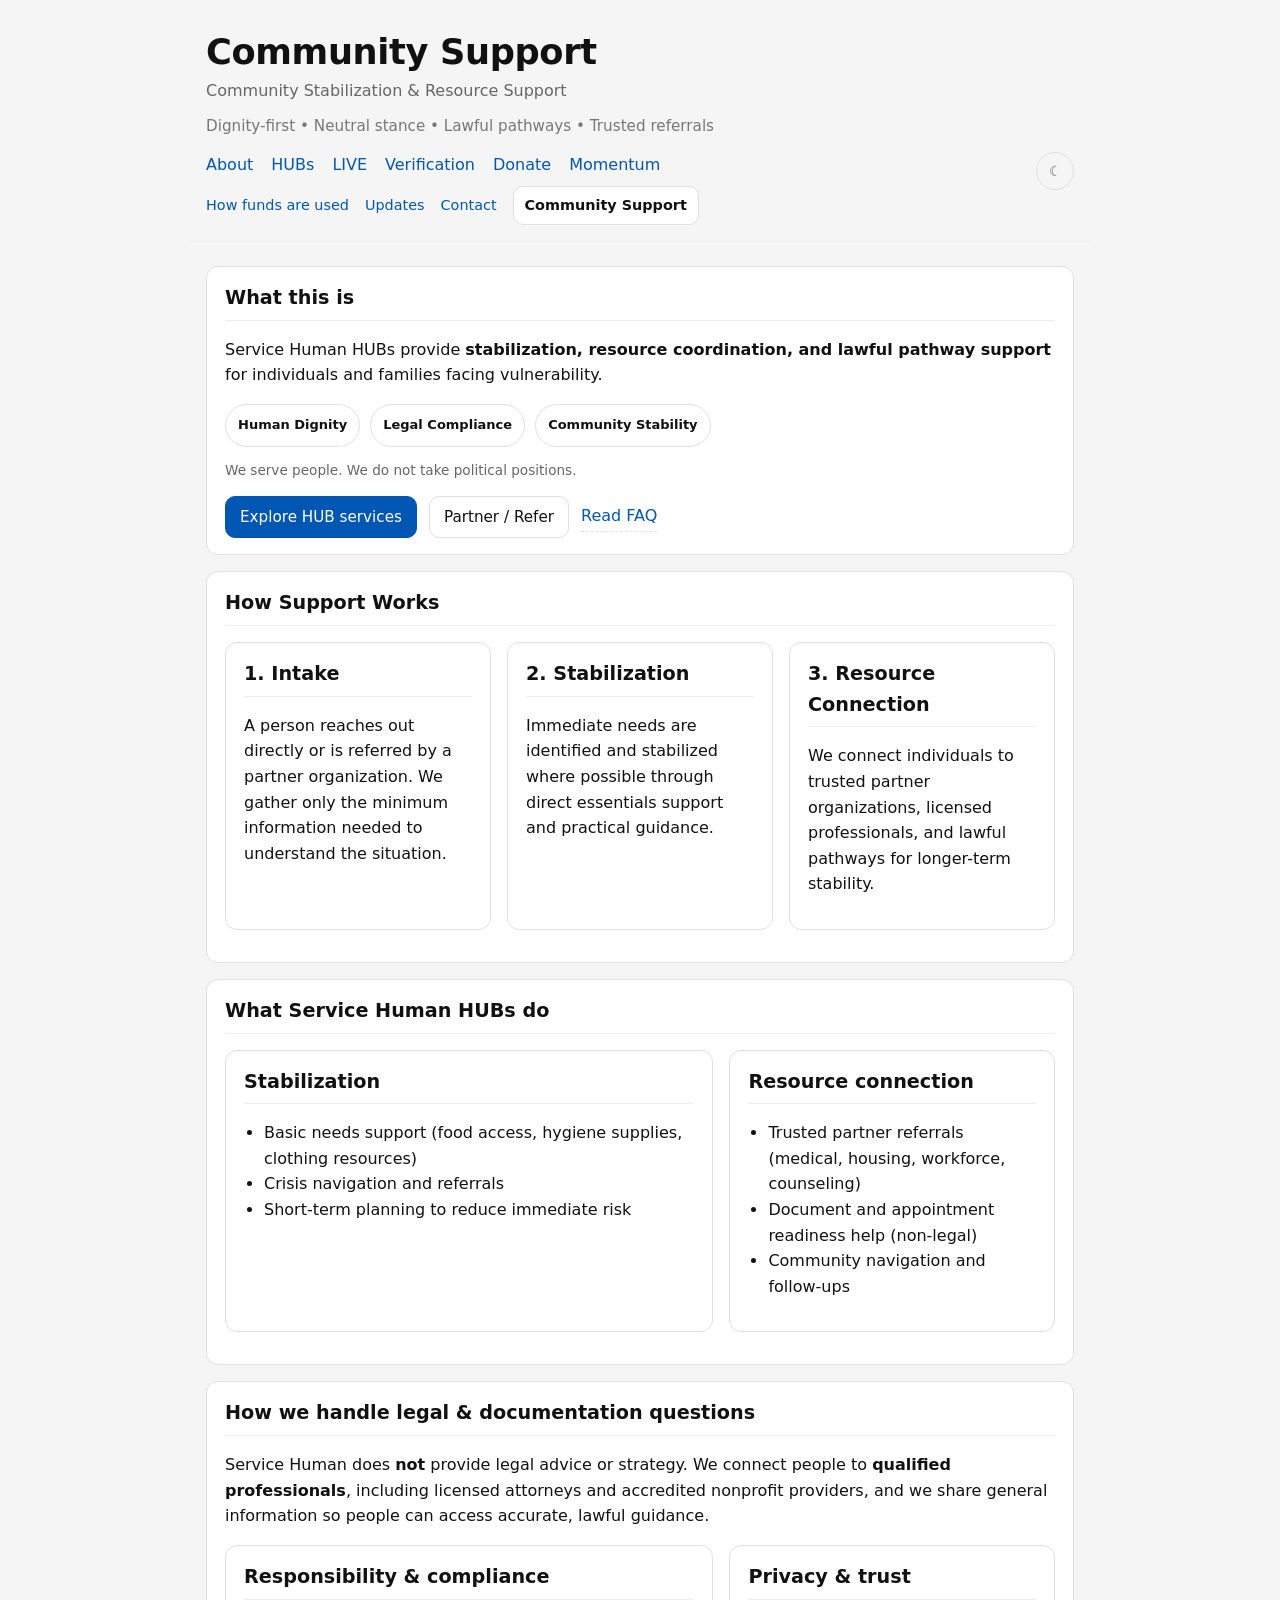
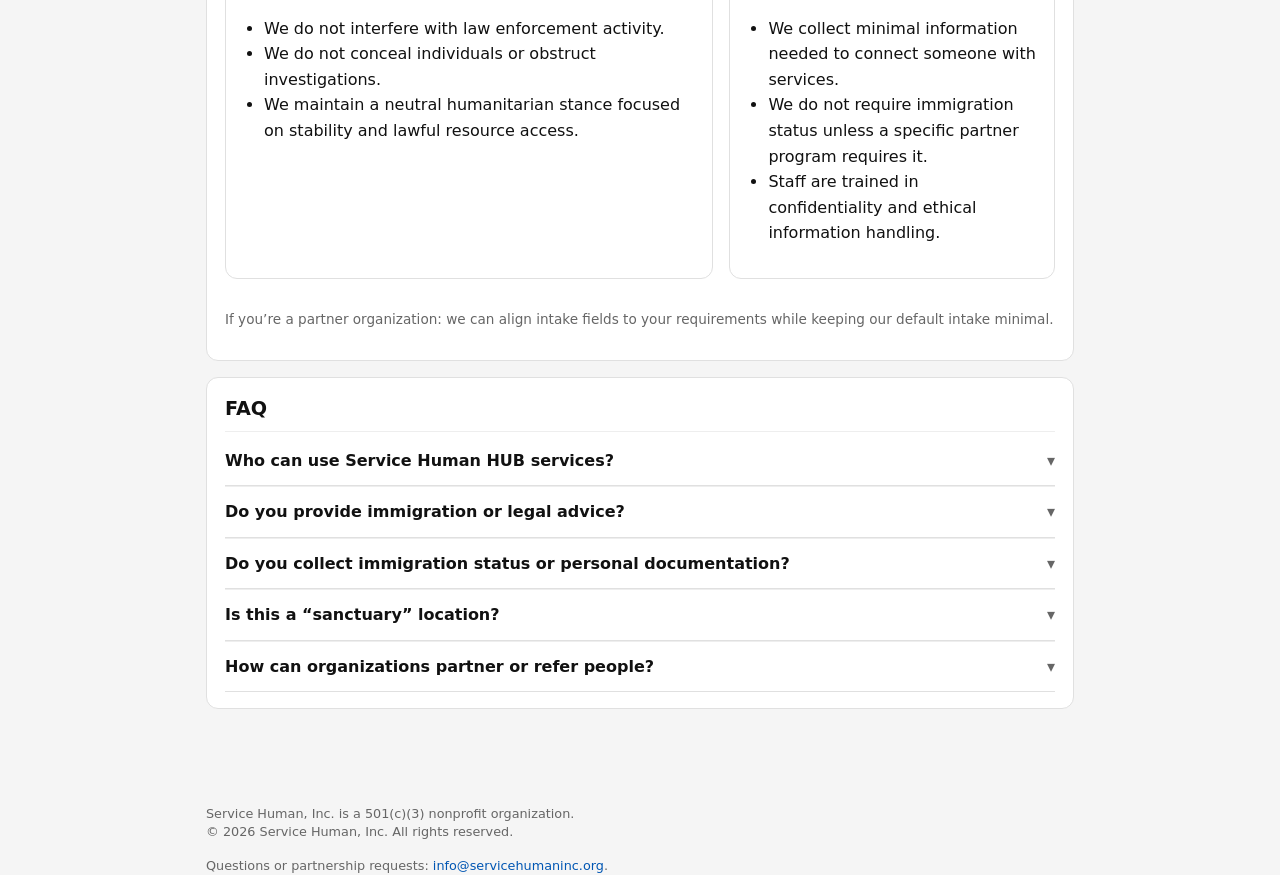
==== commit f30d0fac: "Update index.html email edits" ====
--- a/community-support/index.html
+++ b/community-support/index.html
@@ -208,7 +208,7 @@
     <details class="faq-item">
       <summary>How can organizations partner or refer people?</summary>
       <p>
-        Email <a href="mailto:trevor@servicehumaninc.org">trevor@servicehumaninc.org</a> with your referral workflow, eligibility rules,
+        Email <a href="mailto:info@servicehumaninc.org">info@servicehumaninc.org</a> with your referral workflow, eligibility rules,
         and the data fields you require. We’ll align intake to your program while keeping our default intake minimal.
       </p>
     </details>
@@ -223,7 +223,7 @@
   </p>
   <p class="legal">
     Questions or partnership requests:
-    <a href="mailto:trevor@servicehumaninc.org">trevor@servicehumaninc.org</a>.
+    <a href="mailto:info@servicehumaninc.org">info@servicehumaninc.org</a>.
   </p>
 </footer>
 
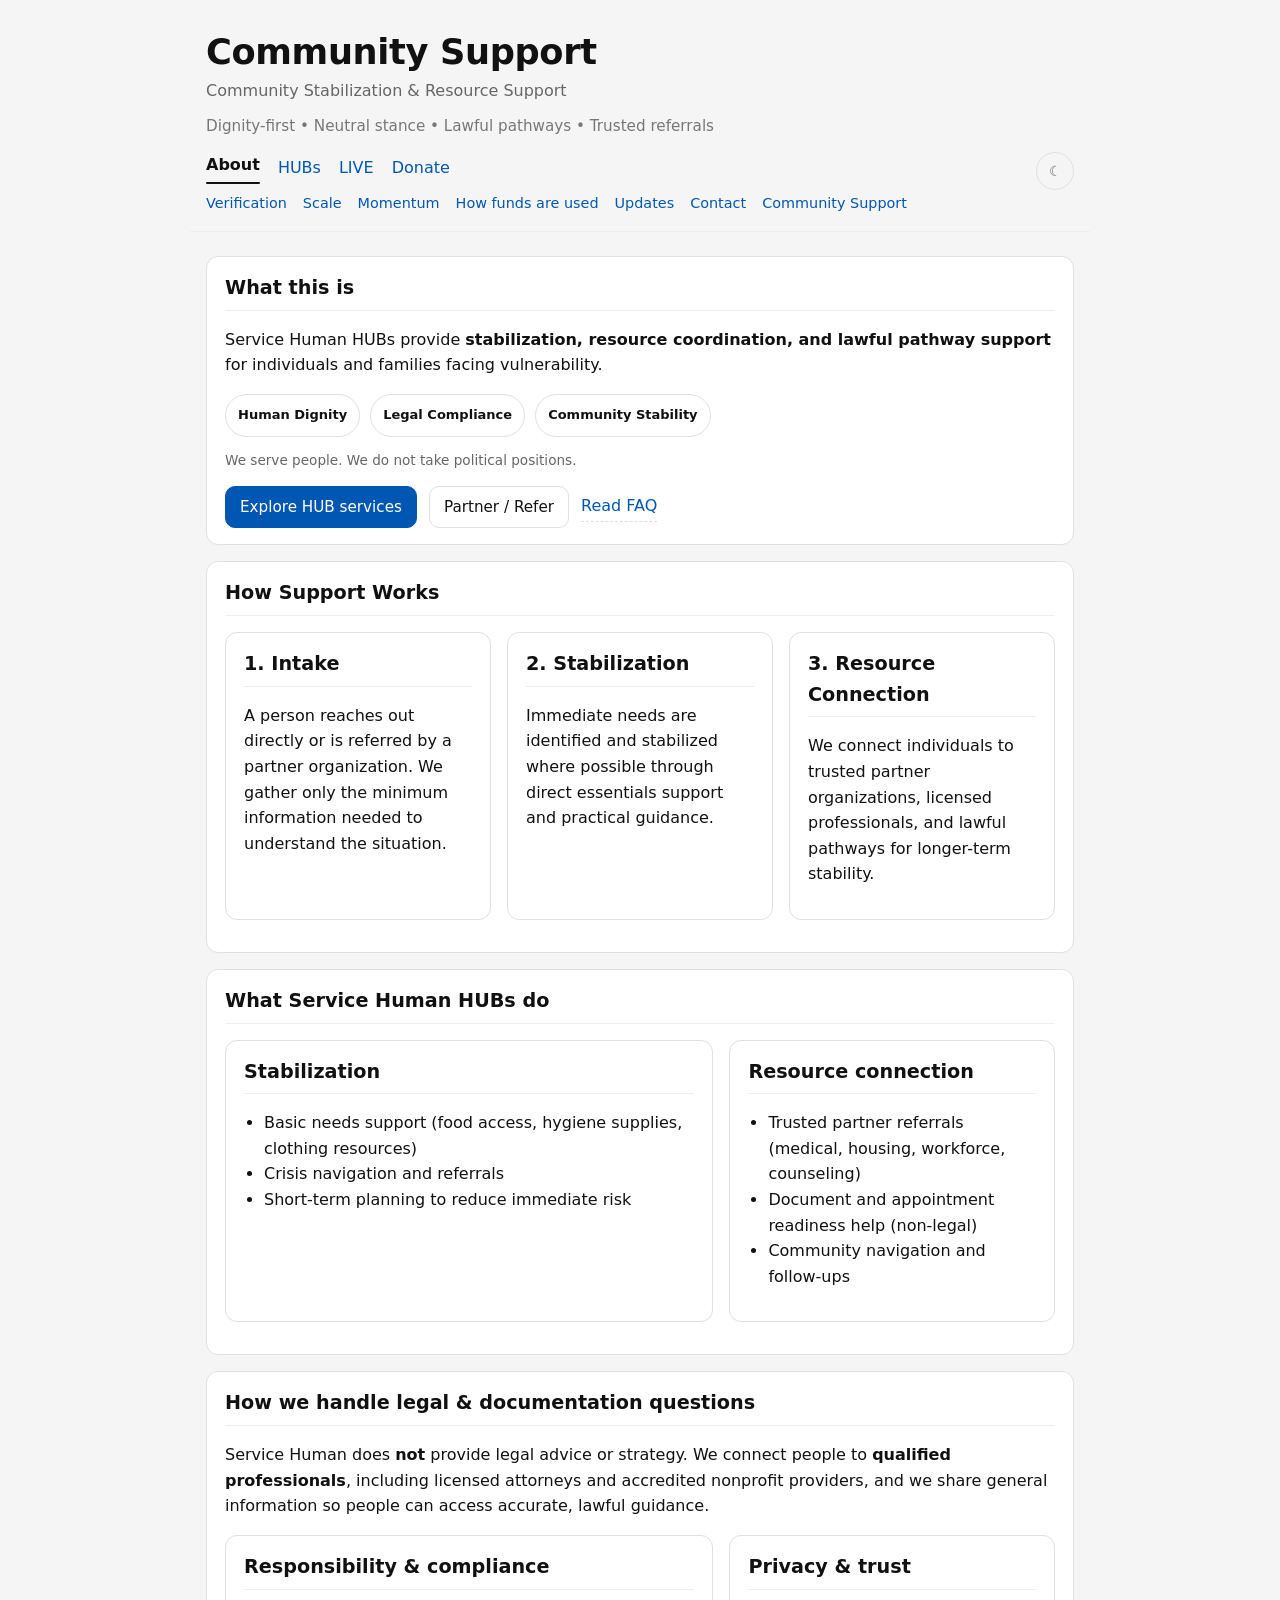
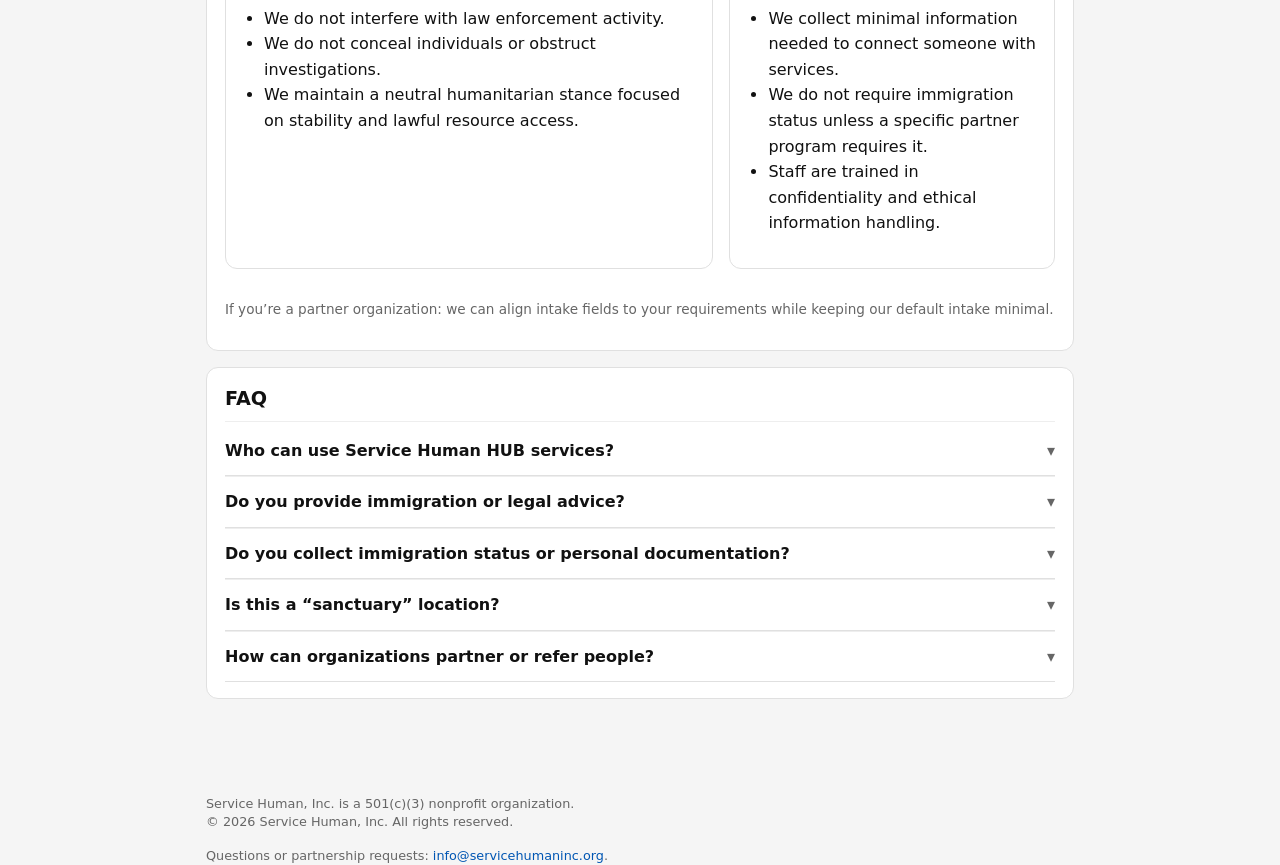
==== commit d25cc772: "Update index.html" ====
--- a/community-support/index.html
+++ b/community-support/index.html
@@ -30,26 +30,25 @@
     Dignity-first • Neutral stance • Lawful pathways • Trusted referrals
   </p>
 
-  <div class="site-nav-wrap">
-    <div class="site-nav-group">
-
-      <nav class="primary-nav" aria-label="Primary">
-        <a href="/#about">About</a>
-        <a href="/hubs/">HUBs</a>
-        <a href="/live/">LIVE</a>
-        <a href="/verification/">Verification</a>
-        <a href="/#donate">Donate</a>
-        <a href="/momentum/">Momentum</a>
-      </nav>
-
-      <nav class="secondary-nav" aria-label="Secondary">
-        <a href="/#usage">How funds are used</a>
-        <a href="/#blog">Updates</a>
-        <a href="/#contact">Contact</a>
-        <a class="nav-cta active" href="/community-support/" aria-current="page">Community Support</a>
-      </nav>
-
-    </div>
+<div class="site-nav-wrap" id="site-nav-wrap">
+  <div class="site-nav-group">
+    <nav class="primary-nav" aria-label="Primary">
+      <a href="#about" class="active">About</a>
+      <a href="/hubs/">HUBs</a>
+      <a href="/live/">LIVE</a>
+      <a href="#donate">Donate</a>
+    </nav>
+
+    <nav class="secondary-nav" aria-label="More">
+      <a href="/verification/">Verification</a>
+      <a href="/scale/">Scale</a>
+      <a href="/momentum/">Momentum</a>
+      <a href="#usage">How funds are used</a>
+      <a href="#blog">Updates</a>
+      <a href="#contact">Contact</a>
+      <a href="/community-support/">Community Support</a>
+    </nav>
+  </div>
 
     <button id="theme-toggle" class="theme-toggle" type="button" aria-label="Toggle color theme">
       <span class="theme-toggle-icon">☾</span>
--- a/styles.css
+++ b/styles.css
@@ -204,7 +204,7 @@
   text-decoration: none;
   background: var(--hover);
 }
-.primary-nav a.quick-help-btn {
+.quick-help-btn {
   display: inline-flex;
   align-items: center;
   justify-content: center;
@@ -1499,3 +1499,41 @@
 .faq-item:hover {
   background: rgba(255,255,255,0.03);
 }
+/* MOBILE NAV */
+.menu-toggle {
+  display: none;
+}
+
+@media (max-width: 768px) {
+  .menu-toggle {
+    display: inline-flex !important;
+  }
+
+  #site-nav-wrap {
+    display: none !important;
+  }
+
+  #site-nav-wrap.open {
+    display: flex !important;
+    flex-direction: column;
+    align-items: flex-start;
+    gap: 18px;
+  }
+}
+.top-actions{
+  display:flex;
+  align-items:center;
+  justify-content:space-between;
+  gap:14px;
+  width:100%;
+  margin-top:18px;
+}
+
+.top-actions .quick-help-btn{
+  flex:1;
+}
+
+.top-actions .menu-toggle{
+  margin-left:auto;
+  flex-shrink:0;
+}
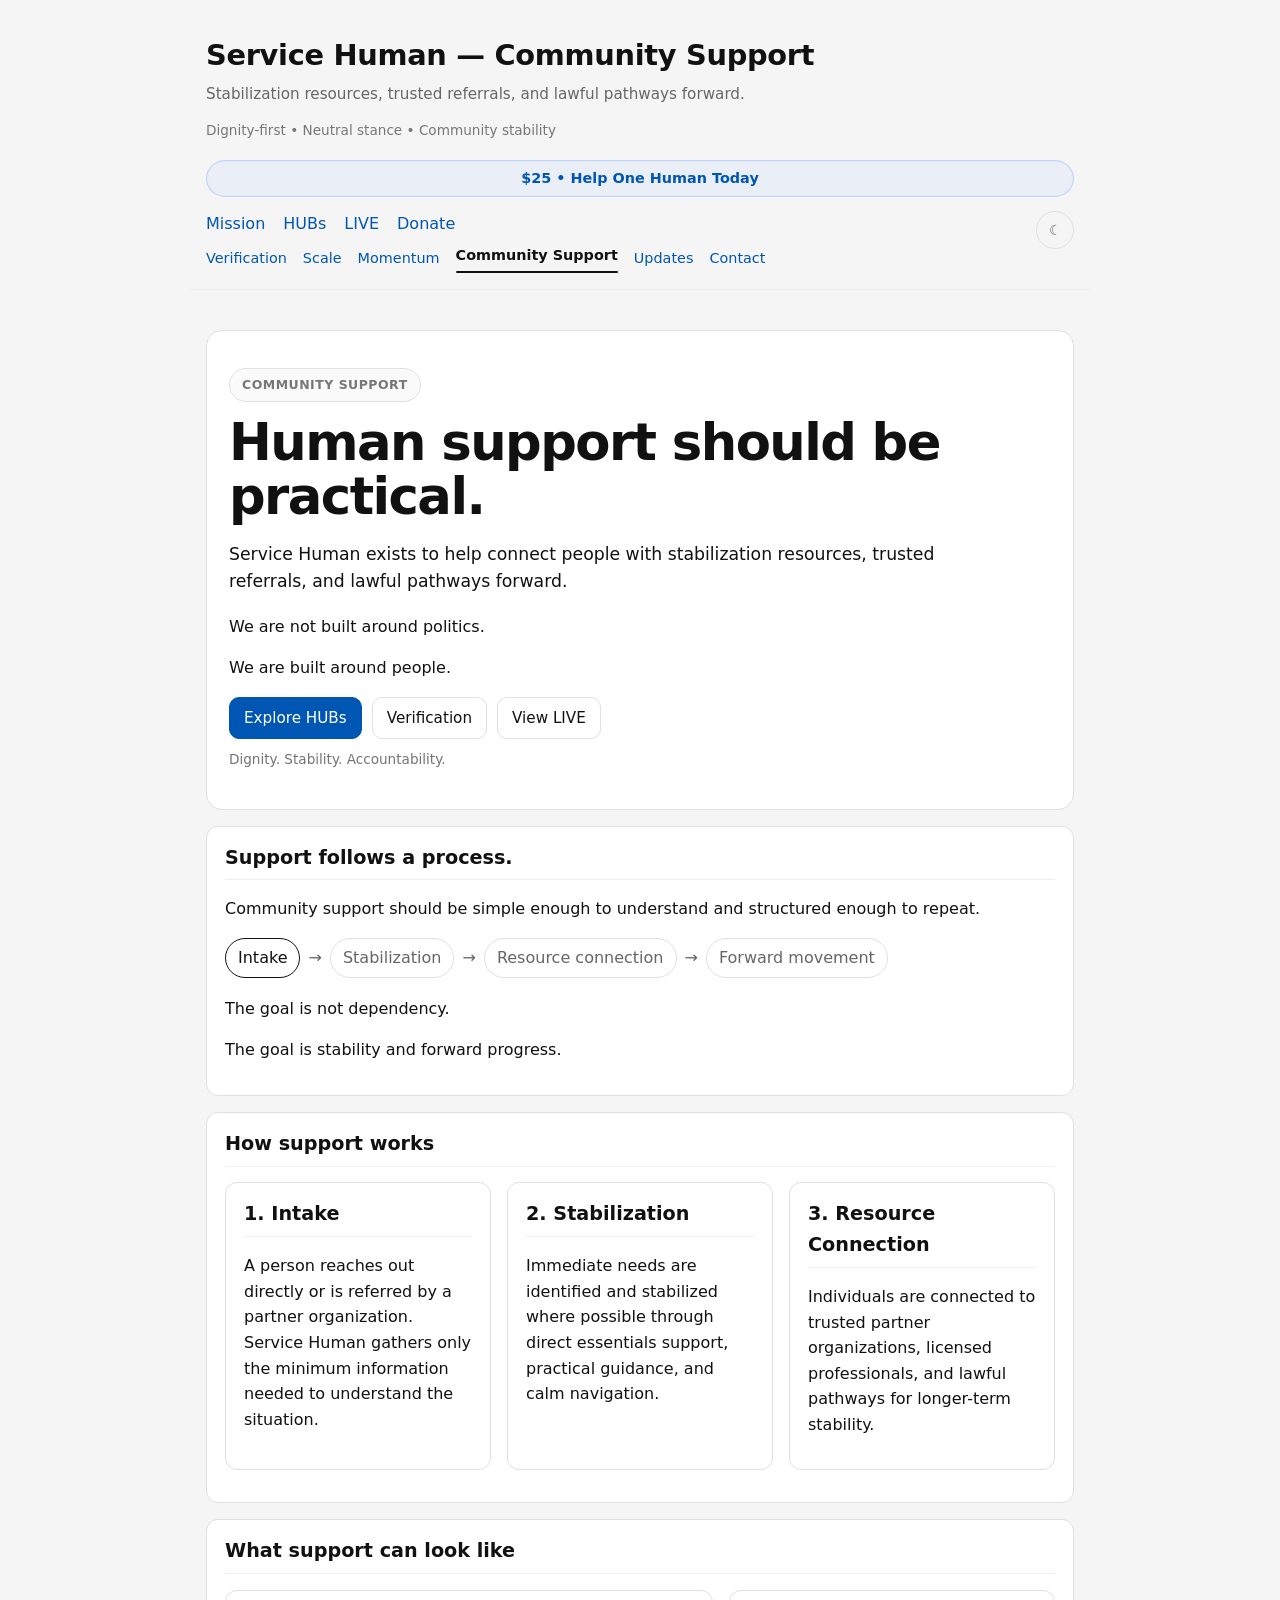
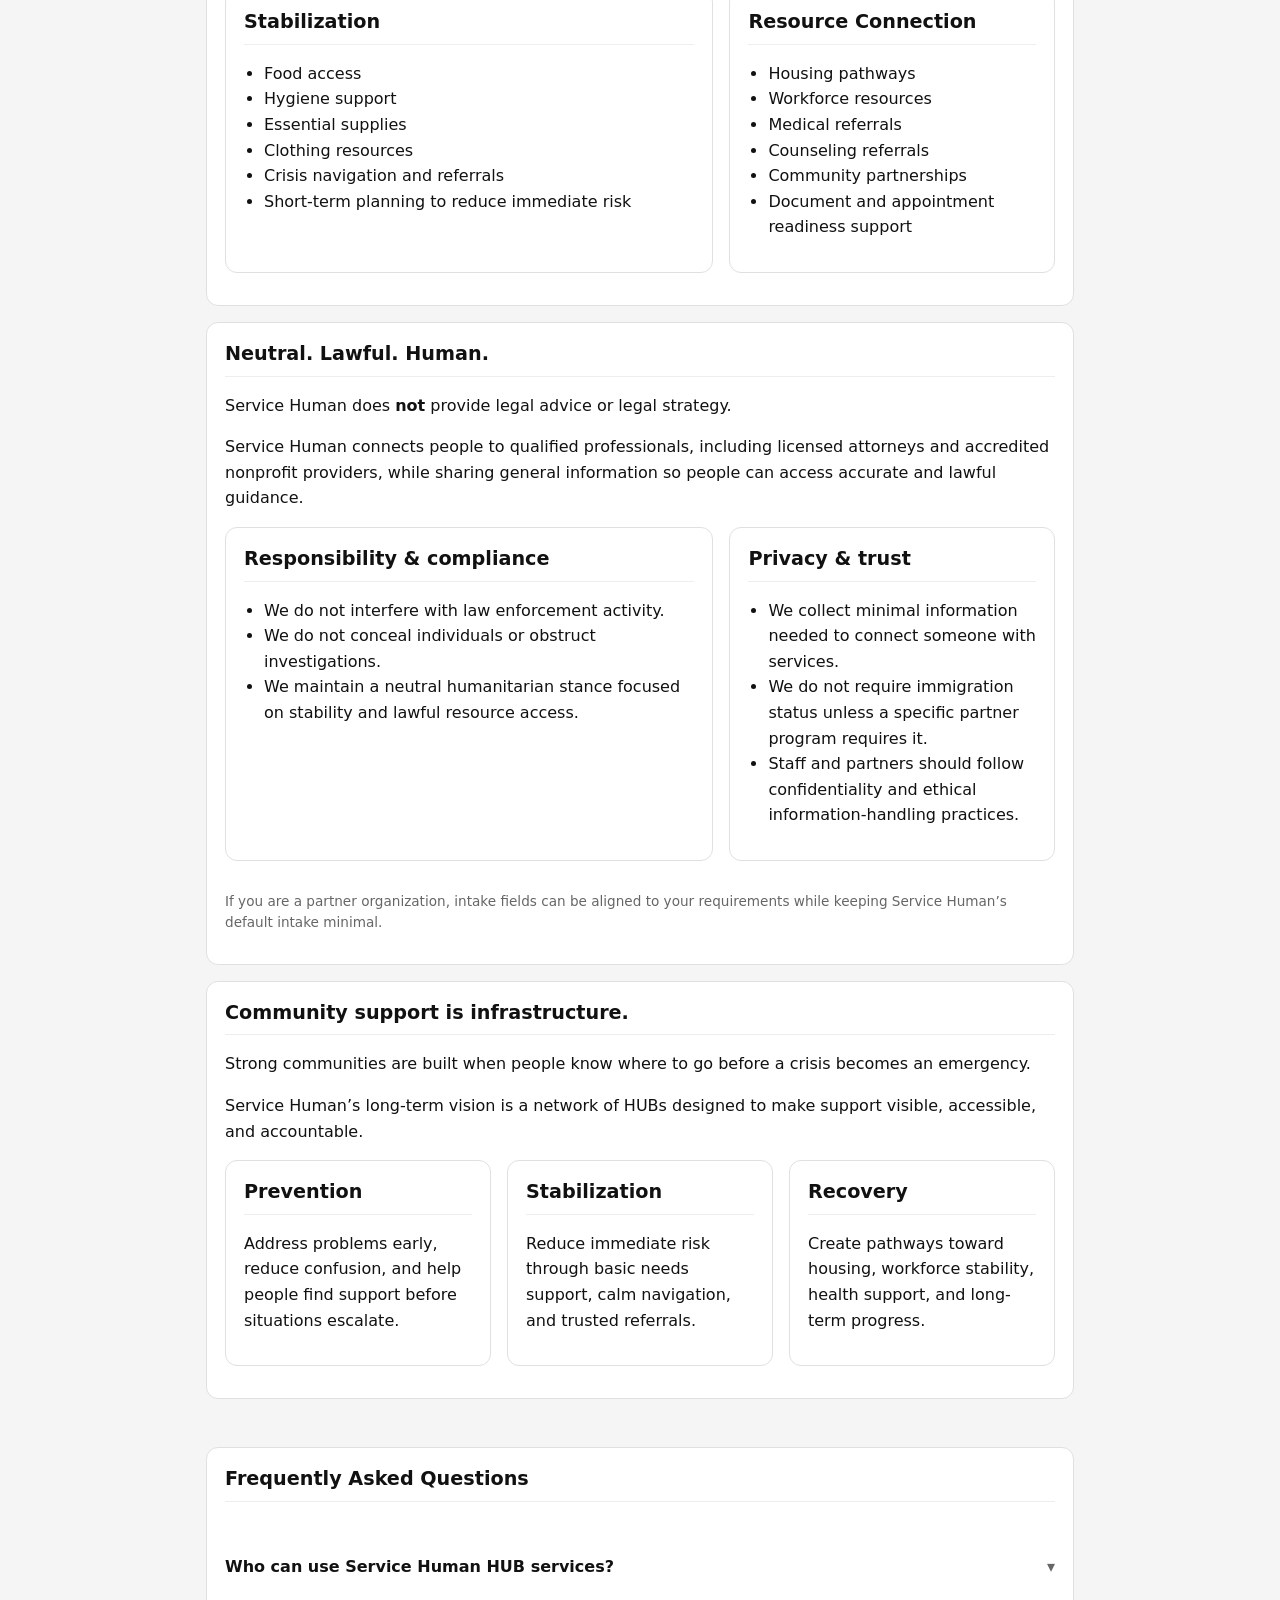
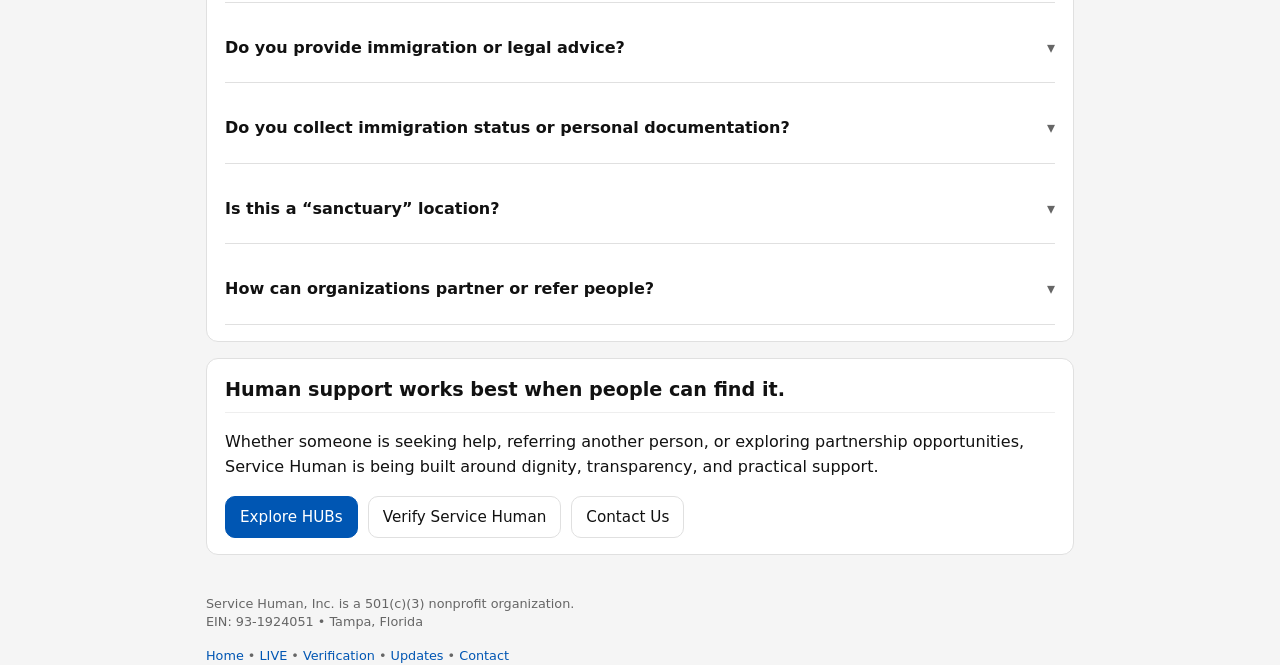
==== commit d4f14cb1: "Update index.html Redesign Community Support page" ====
--- a/community-support/index.html
+++ b/community-support/index.html
@@ -1,151 +1,206 @@
 <!doctype html>
 <html lang="en">
 <head>
-  <meta charset="utf-8" />
-  <meta name="viewport" content="width=device-width, initial-scale=1" />
-
-  <!-- Social Preview -->
+  <meta charset="utf-8">
+  <meta name="viewport" content="width=device-width, initial-scale=1">
+
+  <title>Community Support | Service Human, Inc.</title>
+  <meta name="description" content="Community support through stabilization resources, trusted referrals, lawful pathways, and dignity-first human infrastructure.">
+
+  <link rel="canonical" href="https://servicehumaninc.org/community-support/">
   <meta property="og:title" content="Community Support | Service Human, Inc.">
-  <meta property="og:description" content="Community Stabilization & Resource Support — dignity-first support, lawful pathways, and trusted referrals.">
+  <meta property="og:description" content="Human support should be practical. Dignity-first stabilization, trusted referrals, and lawful pathways forward.">
   <meta property="og:type" content="website">
   <meta property="og:url" content="https://servicehumaninc.org/community-support/">
-  <meta property="og:image" content="https://servicehumaninc.org/sh-og.jpg">
-
-  <title>Community Support | Service Human, Inc.</title>
-
-  <!-- Global site CSS -->
-  <link rel="stylesheet" href="/styles.css" />
-  <!-- Page CSS -->
-  <link rel="stylesheet" href="/community-support/community-support.css" />
+  <meta property="og:image" content="https://servicehumaninc.org/sh-og-final.jpeg">
+
+  <link rel="stylesheet" href="/styles.css?v=community-support-v2">
+  <script src="/theme.js?v=menu5" defer></script>
 </head>
 
 <body>
 
-<header class="page-header">
-  <h1 class="page-title">Community Support</h1>
-  <p class="page-subtitle">
-    Community Stabilization &amp; Resource Support
+<header>
+  <div class="site-title">Service Human — Community Support</div>
+  <p class="site-subtitle">
+    Stabilization resources, trusted referrals, and lawful pathways forward.
   </p>
-  <p class="page-kicker">
-    Dignity-first • Neutral stance • Lawful pathways • Trusted referrals
+  <p class="meta-line">
+    Dignity-first • Neutral stance • Community stability
   </p>
 
-<div class="site-nav-wrap" id="site-nav-wrap">
-  <div class="site-nav-group">
-    <nav class="primary-nav" aria-label="Primary">
-      <a href="#about" class="active">About</a>
-      <a href="/hubs/">HUBs</a>
-      <a href="/live/">LIVE</a>
-      <a href="#donate">Donate</a>
-    </nav>
-
-    <nav class="secondary-nav" aria-label="More">
-      <a href="/verification/">Verification</a>
-      <a href="/scale/">Scale</a>
-      <a href="/momentum/">Momentum</a>
-      <a href="#usage">How funds are used</a>
-      <a href="#blog">Updates</a>
-      <a href="#contact">Contact</a>
-      <a href="/community-support/">Community Support</a>
-    </nav>
+  <div class="top-actions">
+    <a
+      class="quick-help-btn"
+      href="https://donate.stripe.com/eVqaEY7MTbpi4iR7SZ9Zm04"
+      target="_blank"
+      rel="noopener noreferrer"
+      aria-label="Donate $25 to help one human today"
+    >
+      $25 • Help One Human Today
+    </a>
+
+    <button class="menu-toggle" aria-label="Open navigation">
+      ☰
+    </button>
   </div>
 
+  <div class="site-nav-wrap" id="site-nav-wrap">
+    <div class="site-nav-group">
+      <nav class="primary-nav" aria-label="Primary">
+        <a href="/">Mission</a>
+        <a href="/hubs/">HUBs</a>
+        <a href="/live/">LIVE</a>
+        <a href="/#donate">Donate</a>
+      </nav>
+
+      <nav class="secondary-nav" aria-label="More">
+        <a href="/verification/">Verification</a>
+        <a href="/scale/">Scale</a>
+        <a href="/momentum/">Momentum</a>
+        <a href="/community-support/" class="active">Community Support</a>
+        <a href="/updates/">Updates</a>
+        <a href="/#contact">Contact</a>
+      </nav>
+    </div>
+
     <button id="theme-toggle" class="theme-toggle" type="button" aria-label="Toggle color theme">
-      <span class="theme-toggle-icon">☾</span>
+      <span class="theme-toggle-icon">◐</span>
       <span class="theme-toggle-label">Theme</span>
     </button>
   </div>
 </header>
 
-<main class="page-main">
-
-  <section class="card">
-    <h2>What this is</h2>
-    <p>
-      Service Human HUBs provide <strong>stabilization, resource coordination, and lawful pathway support </strong>
-      for individuals and families facing vulnerability.
-    </p>
-
-    <div class="pillrow" aria-label="Guiding principles">
-      <span class="pill">Human Dignity</span>
-      <span class="pill">Legal Compliance</span>
-      <span class="pill">Community Stability</span>
-    </div>
-
-    <p class="small">
-      We serve people. We do not take political positions.
-    </p>
-
-    <div class="actions">
-      <a class="btn primary" href="/hubs/">Explore HUB services</a>
-      <a class="btn" href="/#contact">Partner / Refer</a>
-      <a class="link" href="#faq">Read FAQ</a>
-    </div>
-  </section>
-  
-  <section class="card">
-  <h2>How Support Works</h2>
-
-  <div class="grid three">
-
-    <div class="card">
-      <h2>1. Intake</h2>
-      <p>
-        A person reaches out directly or is referred by a partner
-        organization. We gather only the minimum information needed
-        to understand the situation.
-      </p>
-    </div>
-
-    <div class="card">
-      <h2>2. Stabilization</h2>
-      <p>
-        Immediate needs are identified and stabilized where possible
-        through direct essentials support and practical guidance.
-      </p>
-    </div>
-
-    <div class="card">
-      <h2>3. Resource Connection</h2>
-      <p>
-        We connect individuals to trusted partner organizations,
-        licensed professionals, and lawful pathways for longer-term
-        stability.
-      </p>
-    </div>
-
-  </div>
-</section>
-  <section class="card">
-    <h2>What Service Human HUBs do</h2>
+<main>
+
+  <section class="hero-scale">
+    <p class="eyebrow">Community Support</p>
+    <h2>Human support should be practical.</h2>
+
+    <p class="hero-lead">
+      Service Human exists to help connect people with stabilization resources,
+      trusted referrals, and lawful pathways forward.
+    </p>
+
+    <p>
+      We are not built around politics.
+    </p>
+
+    <p>
+      We are built around people.
+    </p>
+
+    <div class="hero-actions">
+      <a class="btn primary" href="/hubs/">Explore HUBs</a>
+      <a class="btn" href="/verification/">Verification</a>
+      <a class="btn" href="/live/">View LIVE</a>
+    </div>
+
+    <p class="hero-footnote small">
+      Dignity. Stability. Accountability.
+    </p>
+  </section>
+
+  <section>
+    <h2>Support follows a process.</h2>
+
+    <p>
+      Community support should be simple enough to understand and structured enough to repeat.
+    </p>
+
+    <div class="momentum-loop">
+      <div class="loop-step active">Intake</div>
+      <div class="loop-arrow">→</div>
+
+      <div class="loop-step">Stabilization</div>
+      <div class="loop-arrow">→</div>
+
+      <div class="loop-step">Resource connection</div>
+      <div class="loop-arrow">→</div>
+
+      <div class="loop-step">Forward movement</div>
+    </div>
+
+    <p>
+      The goal is not dependency.
+    </p>
+
+    <p>
+      The goal is stability and forward progress.
+    </p>
+  </section>
+
+  <section>
+    <h2>How support works</h2>
+
+    <div class="grid three">
+      <div class="card">
+        <h2>1. Intake</h2>
+        <p>
+          A person reaches out directly or is referred by a partner organization.
+          Service Human gathers only the minimum information needed to understand the situation.
+        </p>
+      </div>
+
+      <div class="card">
+        <h2>2. Stabilization</h2>
+        <p>
+          Immediate needs are identified and stabilized where possible through direct essentials
+          support, practical guidance, and calm navigation.
+        </p>
+      </div>
+
+      <div class="card">
+        <h2>3. Resource Connection</h2>
+        <p>
+          Individuals are connected to trusted partner organizations, licensed professionals,
+          and lawful pathways for longer-term stability.
+        </p>
+      </div>
+    </div>
+  </section>
+
+  <section>
+    <h2>What support can look like</h2>
 
     <div class="grid two">
       <div class="card">
         <h2>Stabilization</h2>
         <ul>
-          <li>Basic needs support (food access, hygiene supplies, clothing resources)</li>
+          <li>Food access</li>
+          <li>Hygiene support</li>
+          <li>Essential supplies</li>
+          <li>Clothing resources</li>
           <li>Crisis navigation and referrals</li>
           <li>Short-term planning to reduce immediate risk</li>
         </ul>
       </div>
 
       <div class="card">
-        <h2>Resource connection</h2>
+        <h2>Resource Connection</h2>
         <ul>
-          <li>Trusted partner referrals (medical, housing, workforce, counseling)</li>
-          <li>Document and appointment readiness help (non-legal)</li>
-          <li>Community navigation and follow-ups</li>
+          <li>Housing pathways</li>
+          <li>Workforce resources</li>
+          <li>Medical referrals</li>
+          <li>Counseling referrals</li>
+          <li>Community partnerships</li>
+          <li>Document and appointment readiness support</li>
         </ul>
       </div>
     </div>
   </section>
 
-  <section class="card">
-    <h2>How we handle legal &amp; documentation questions</h2>
-    <p>
-      Service Human does <strong>not</strong> provide legal advice or strategy.
-      We connect people to <strong>qualified professionals</strong>, including licensed attorneys and accredited nonprofit providers,
-      and we share general information so people can access accurate, lawful guidance.
+  <section>
+    <h2>Neutral. Lawful. Human.</h2>
+
+    <p>
+      Service Human does <strong>not</strong> provide legal advice or legal strategy.
+    </p>
+
+    <p>
+      Service Human connects people to qualified professionals, including licensed attorneys
+      and accredited nonprofit providers, while sharing general information so people can access
+      accurate and lawful guidance.
     </p>
 
     <div class="grid two">
@@ -163,54 +218,120 @@
         <ul>
           <li>We collect minimal information needed to connect someone with services.</li>
           <li>We do not require immigration status unless a specific partner program requires it.</li>
-          <li>Staff are trained in confidentiality and ethical information handling.</li>
+          <li>Staff and partners should follow confidentiality and ethical information-handling practices.</li>
         </ul>
       </div>
     </div>
 
     <p class="small">
-      If you’re a partner organization: we can align intake fields to your requirements while keeping our default intake minimal.
-    </p>
-  </section>
-
-  <section class="card" id="faq">
-    <h2>FAQ</h2>
-
-    <details class="faq-item">
-      <summary>Who can use Service Human HUB services?</summary>
-      <p>
-        Anyone facing vulnerability who needs stabilization and referral support. Services vary by HUB capacity and local partners.
-      </p>
-    </details>
-
-    <details class="faq-item">
-      <summary>Do you provide immigration or legal advice?</summary>
-      <p>
-        No. We provide general information and connect people to qualified legal and accredited nonprofit providers.
-      </p>
-    </details>
-
-    <details class="faq-item">
-      <summary>Do you collect immigration status or personal documentation?</summary>
-      <p>
-        We collect minimal information by default. We do not require immigration status unless a specific partner program requires it.
-      </p>
-    </details>
-
-    <details class="faq-item">
-      <summary>Is this a “sanctuary” location?</summary>
-      <p>
-        We don’t use political labels. We are a neutral service organization focused on lawful support pathways and community stability.
-      </p>
-    </details>
-
-    <details class="faq-item">
-      <summary>How can organizations partner or refer people?</summary>
-      <p>
-        Email <a href="mailto:info@servicehumaninc.org">info@servicehumaninc.org</a> with your referral workflow, eligibility rules,
-        and the data fields you require. We’ll align intake to your program while keeping our default intake minimal.
-      </p>
-    </details>
+      If you are a partner organization, intake fields can be aligned to your requirements while keeping
+      Service Human’s default intake minimal.
+    </p>
+  </section>
+
+  <section>
+    <h2>Community support is infrastructure.</h2>
+
+    <p>
+      Strong communities are built when people know where to go before a crisis becomes an emergency.
+    </p>
+
+    <p>
+      Service Human’s long-term vision is a network of HUBs designed to make support visible,
+      accessible, and accountable.
+    </p>
+
+    <div class="grid three">
+      <div class="card">
+        <h2>Prevention</h2>
+        <p>
+          Address problems early, reduce confusion, and help people find support before situations escalate.
+        </p>
+      </div>
+
+      <div class="card">
+        <h2>Stabilization</h2>
+        <p>
+          Reduce immediate risk through basic needs support, calm navigation, and trusted referrals.
+        </p>
+      </div>
+
+      <div class="card">
+        <h2>Recovery</h2>
+        <p>
+          Create pathways toward housing, workforce stability, health support, and long-term progress.
+        </p>
+      </div>
+    </div>
+  </section>
+
+  <section id="faq" class="faq-section">
+    <h2>Frequently Asked Questions</h2>
+
+    <div class="faq-item">
+      <h3>Who can use Service Human HUB services?</h3>
+      <div class="faq-answer">
+        <p>
+          Anyone facing vulnerability who needs stabilization and referral support.
+          Services vary by HUB capacity and local partners.
+        </p>
+      </div>
+    </div>
+
+    <div class="faq-item">
+      <h3>Do you provide immigration or legal advice?</h3>
+      <div class="faq-answer">
+        <p>
+          No. Service Human provides general information and connects people to qualified legal
+          and accredited nonprofit providers when legal support is needed.
+        </p>
+      </div>
+    </div>
+
+    <div class="faq-item">
+      <h3>Do you collect immigration status or personal documentation?</h3>
+      <div class="faq-answer">
+        <p>
+          Service Human collects minimal information by default. Immigration status is not required
+          unless a specific partner program requires it.
+        </p>
+      </div>
+    </div>
+
+    <div class="faq-item">
+      <h3>Is this a “sanctuary” location?</h3>
+      <div class="faq-answer">
+        <p>
+          Service Human does not use political labels. It is a neutral service organization focused
+          on lawful support pathways and community stability.
+        </p>
+      </div>
+    </div>
+
+    <div class="faq-item">
+      <h3>How can organizations partner or refer people?</h3>
+      <div class="faq-answer">
+        <p>
+          Email <a href="mailto:info@servicehumaninc.org">info@servicehumaninc.org</a>
+          with your referral workflow, eligibility rules, and required data fields.
+        </p>
+      </div>
+    </div>
+  </section>
+
+  <section>
+    <h2>Human support works best when people can find it.</h2>
+
+    <p>
+      Whether someone is seeking help, referring another person, or exploring partnership opportunities,
+      Service Human is being built around dignity, transparency, and practical support.
+    </p>
+
+    <div class="hero-actions">
+      <a class="btn primary" href="/hubs/">Explore HUBs</a>
+      <a class="btn" href="/verification/">Verify Service Human</a>
+      <a class="btn" href="mailto:info@servicehumaninc.org">Contact Us</a>
+    </div>
   </section>
 
 </main>
@@ -218,48 +339,17 @@
 <footer>
   <p class="legal">
     Service Human, Inc. is a 501(c)(3) nonprofit organization.<br>
-    &copy; <span id="year"></span> Service Human, Inc. All rights reserved.
+    EIN: 93-1924051 • Tampa, Florida
   </p>
+
   <p class="legal">
-    Questions or partnership requests:
-    <a href="mailto:info@servicehumaninc.org">info@servicehumaninc.org</a>.
+    <a href="/">Home</a> •
+    <a href="/live/">LIVE</a> •
+    <a href="/verification/">Verification</a> •
+    <a href="/updates/">Updates</a> •
+    <a href="mailto:info@servicehumaninc.org">Contact</a>
   </p>
 </footer>
 
-<script>
-  // Footer year
-  const y = document.getElementById('year');
-  if (y) y.textContent = new Date().getFullYear();
-</script>
-
-<script>
-  // Theme toggle (matches your site behavior)
-  (() => {
-    const btn = document.getElementById('theme-toggle');
-    if (!btn) return;
-
-    const KEY = 'sh_theme';
-
-    function apply(theme) {
-      document.body.classList.toggle('dark', theme === 'dark');
-      const icon = btn.querySelector('.theme-toggle-icon');
-      if (icon) icon.textContent = theme === 'dark' ? '☀︎' : '☾';
-    }
-
-    const stored = localStorage.getItem(KEY);
-    const prefersDark =
-      window.matchMedia &&
-      window.matchMedia('(prefers-color-scheme: dark)').matches;
-
-    apply(stored || (prefersDark ? 'dark' : 'light'));
-
-    btn.addEventListener('click', () => {
-      const next = document.body.classList.contains('dark') ? 'light' : 'dark';
-      localStorage.setItem(KEY, next);
-      apply(next);
-    });
-  })();
-</script>
-
 </body>
 </html>
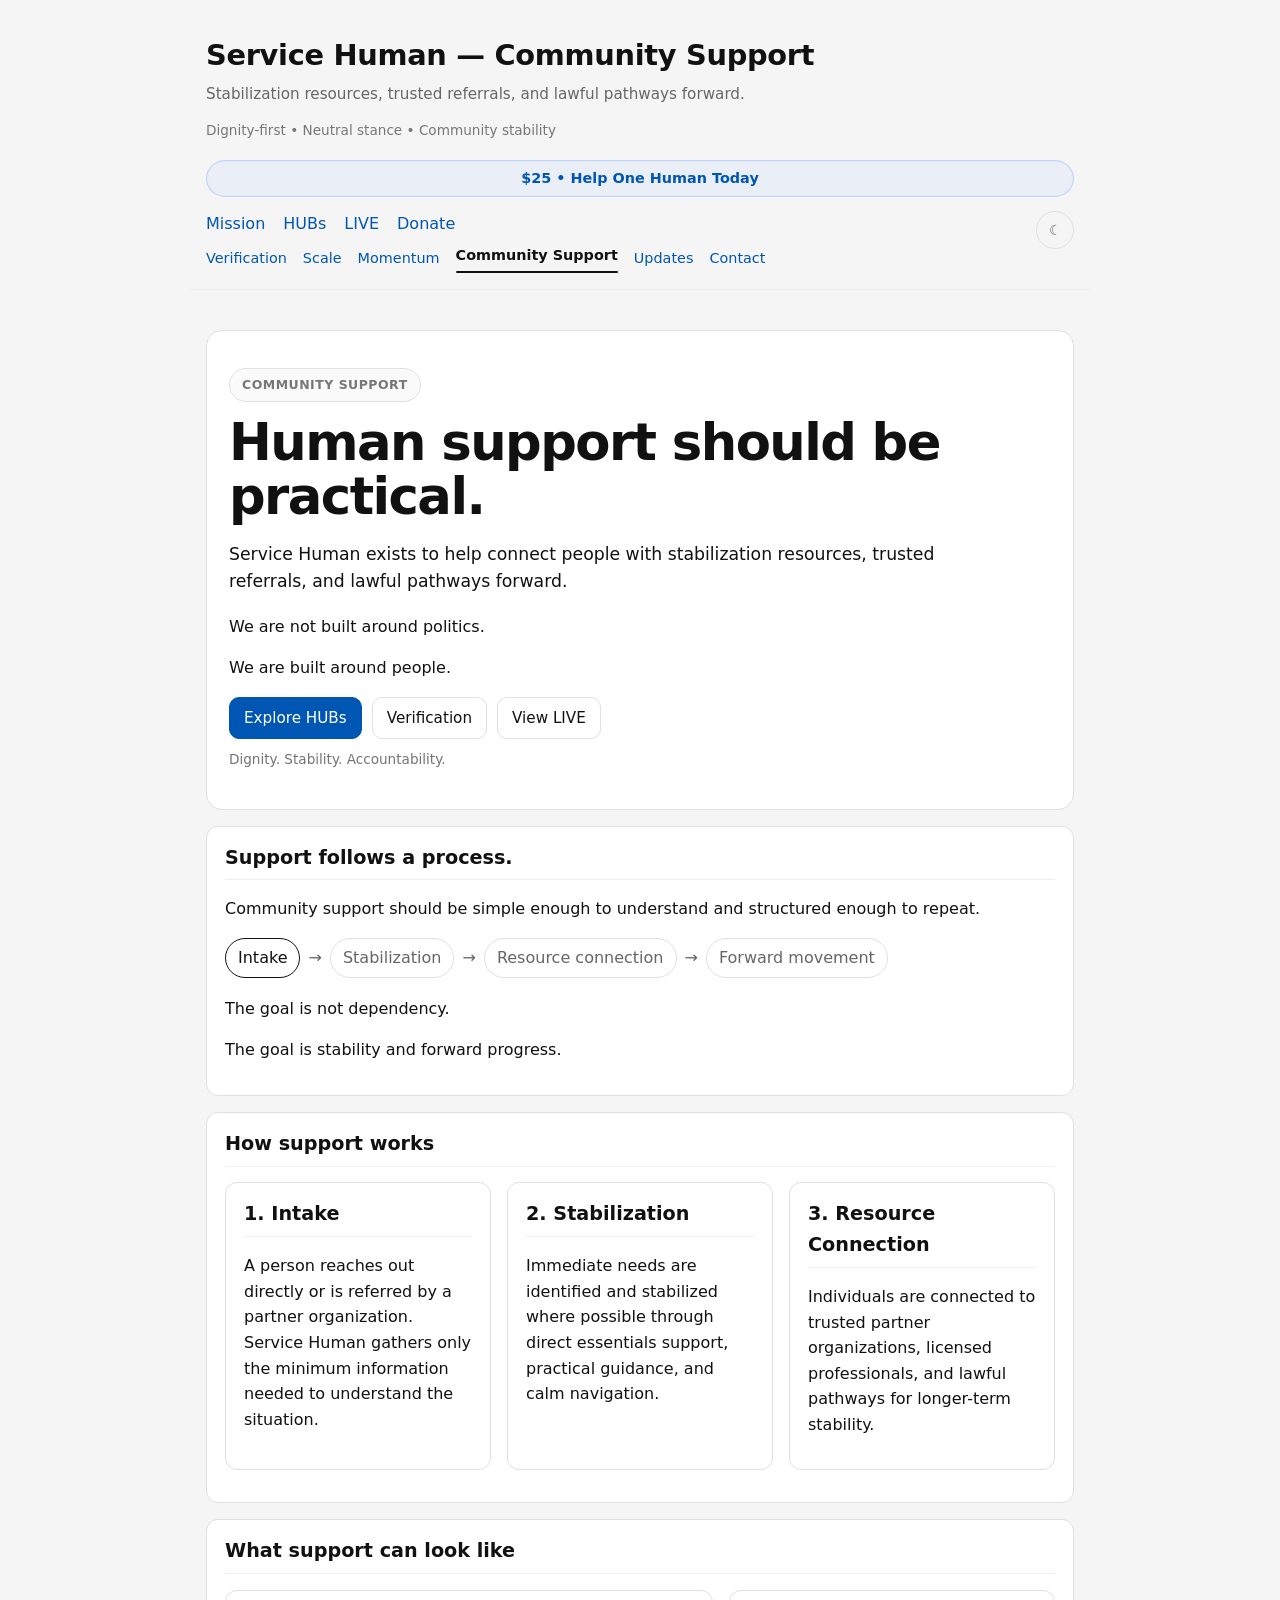
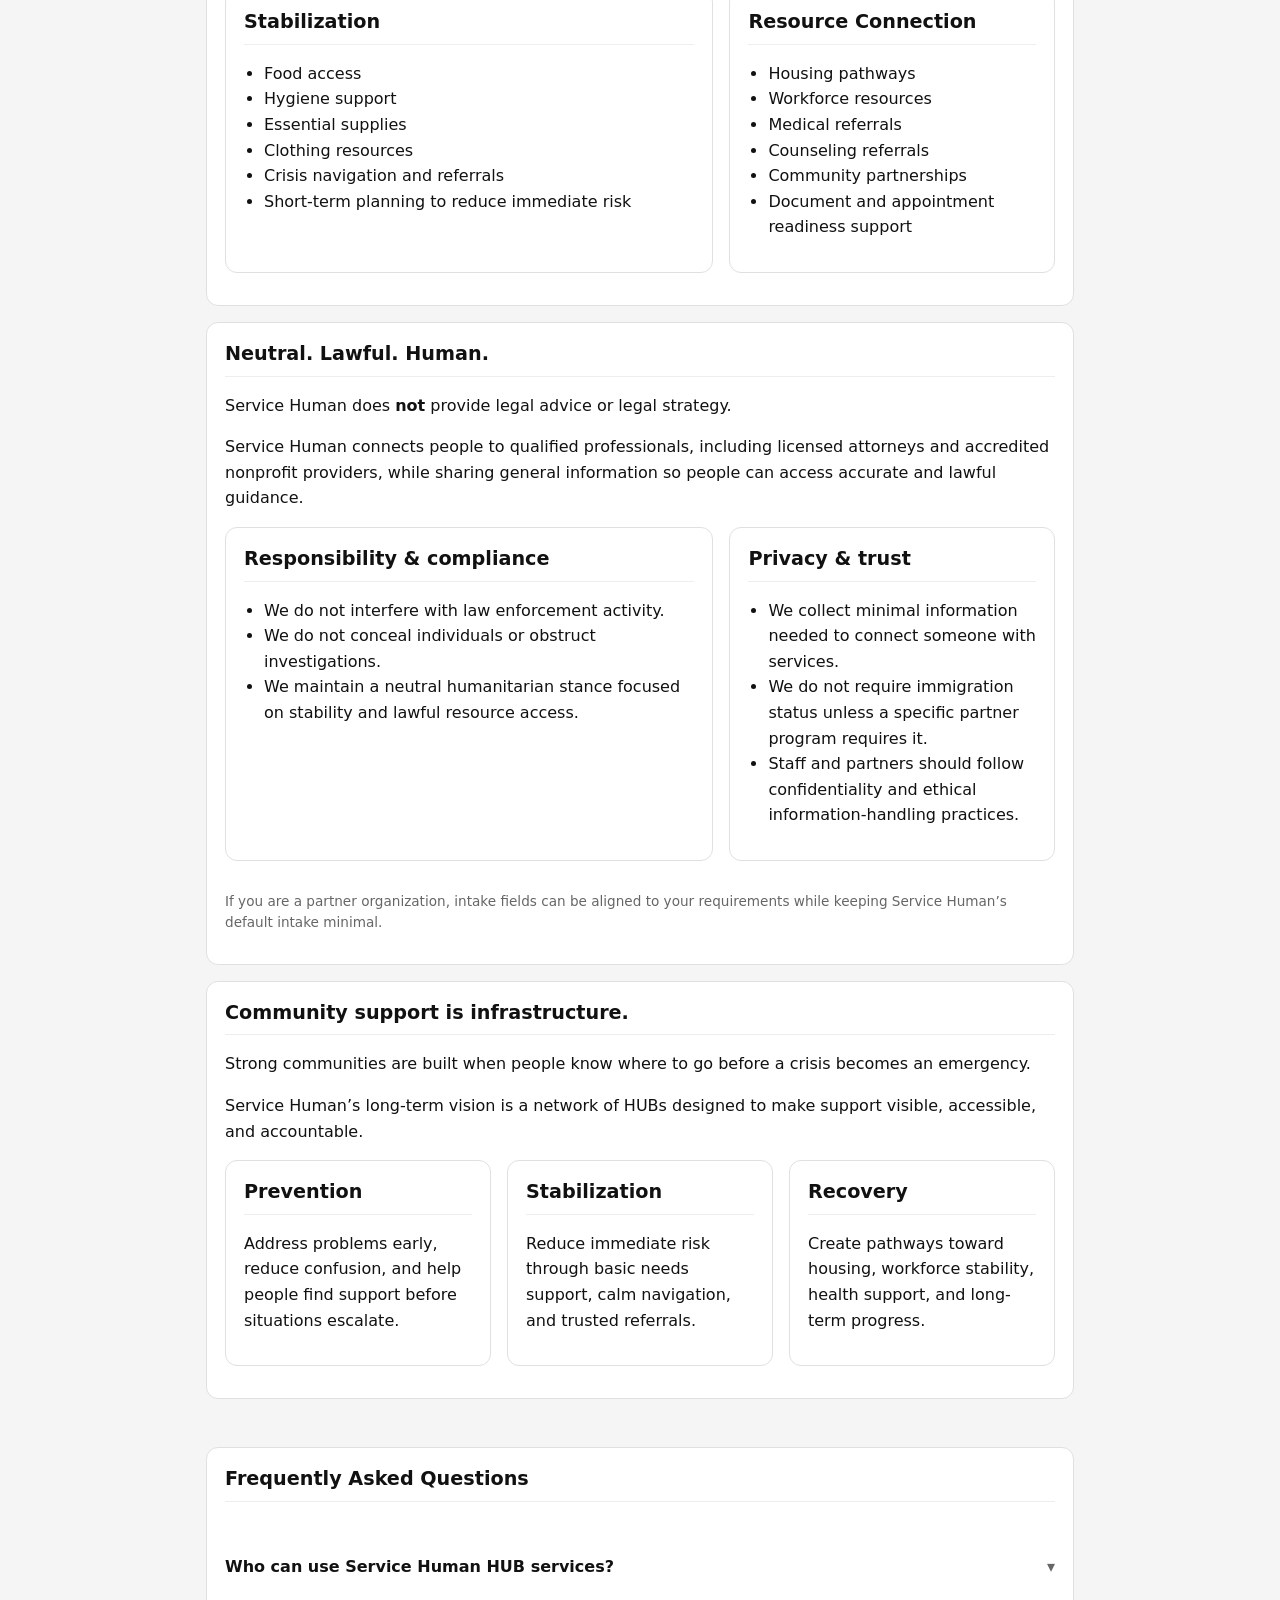
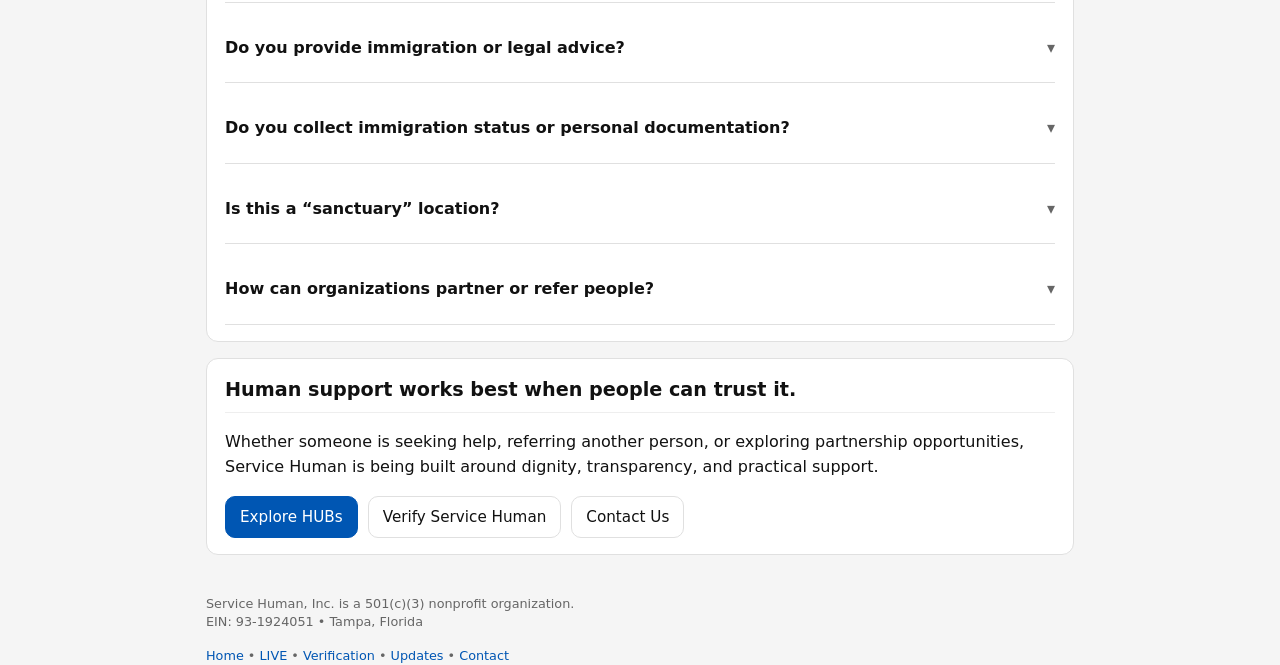
==== commit 27db937d: "Update index.html small edit to text." ====
--- a/community-support/index.html
+++ b/community-support/index.html
@@ -320,7 +320,7 @@
   </section>
 
   <section>
-    <h2>Human support works best when people can find it.</h2>
+    <h2>Human support works best when people can trust it.</h2>
 
     <p>
       Whether someone is seeking help, referring another person, or exploring partnership opportunities,
